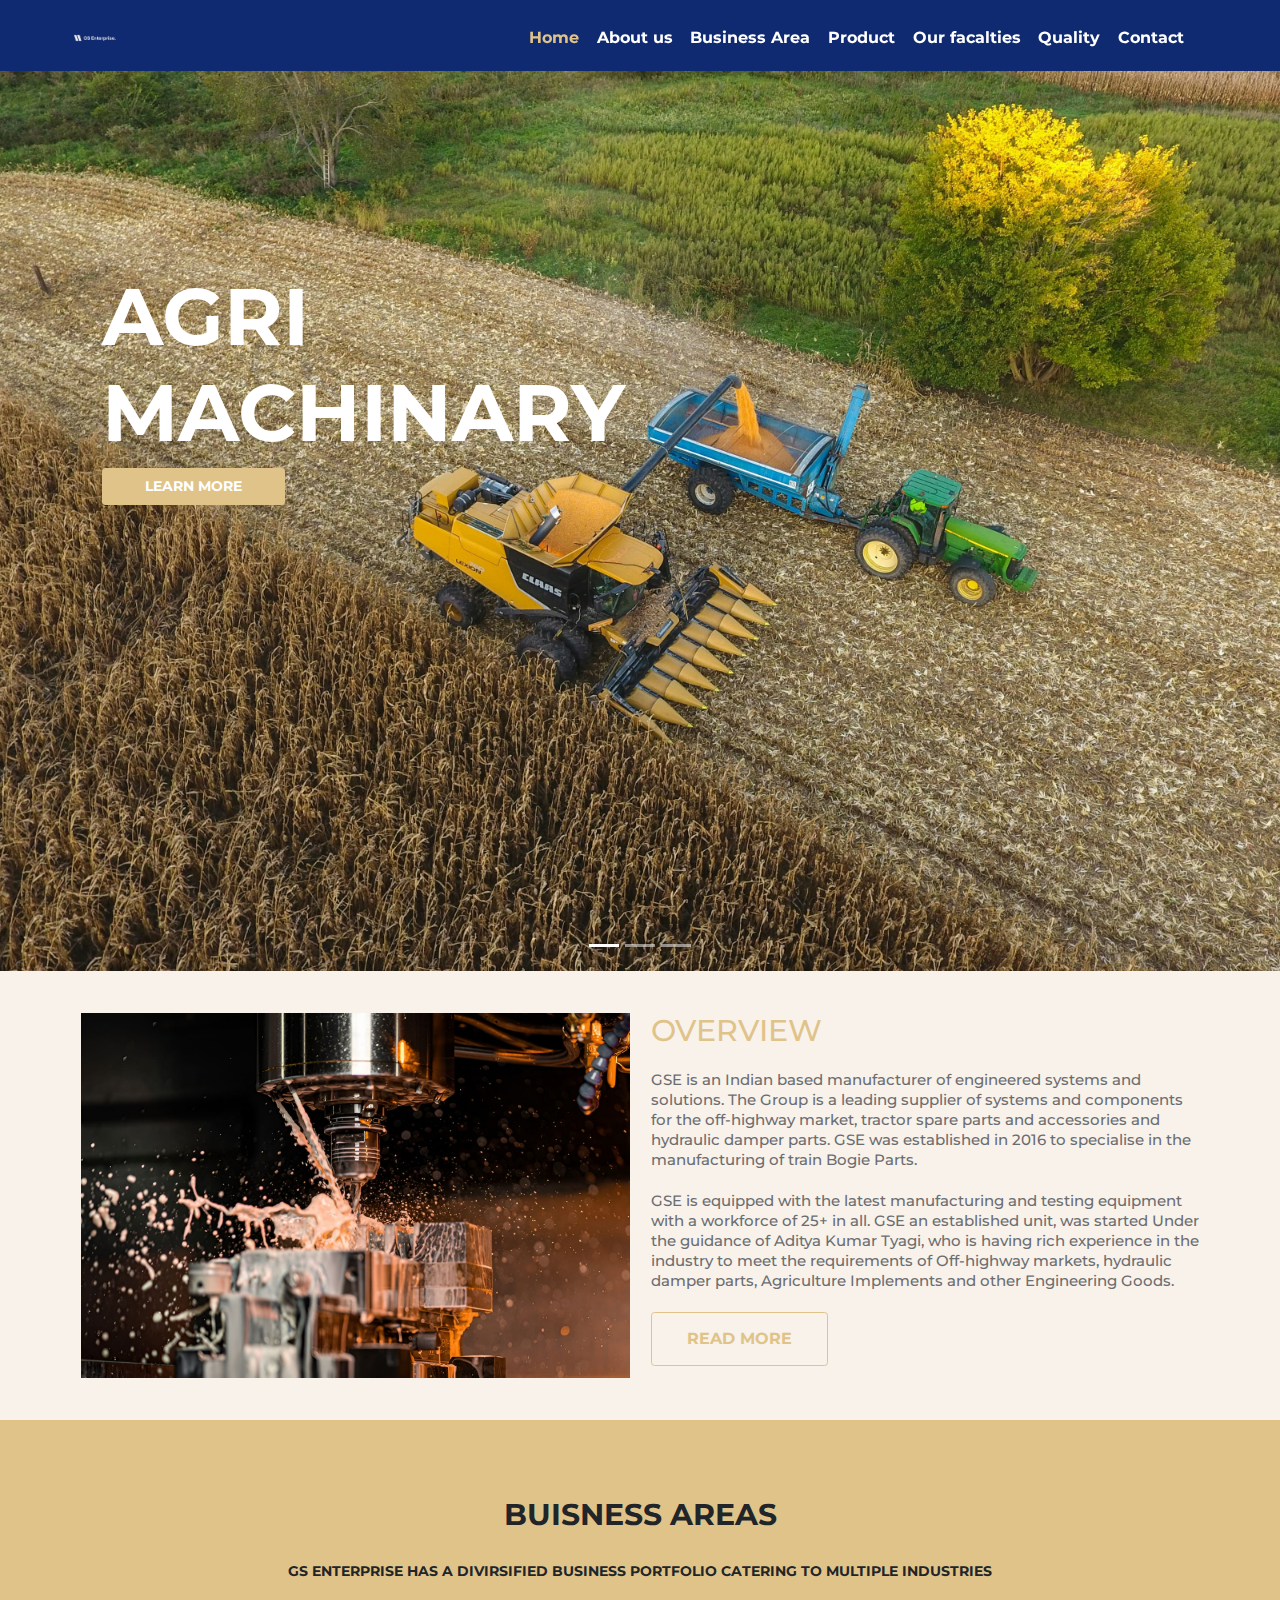
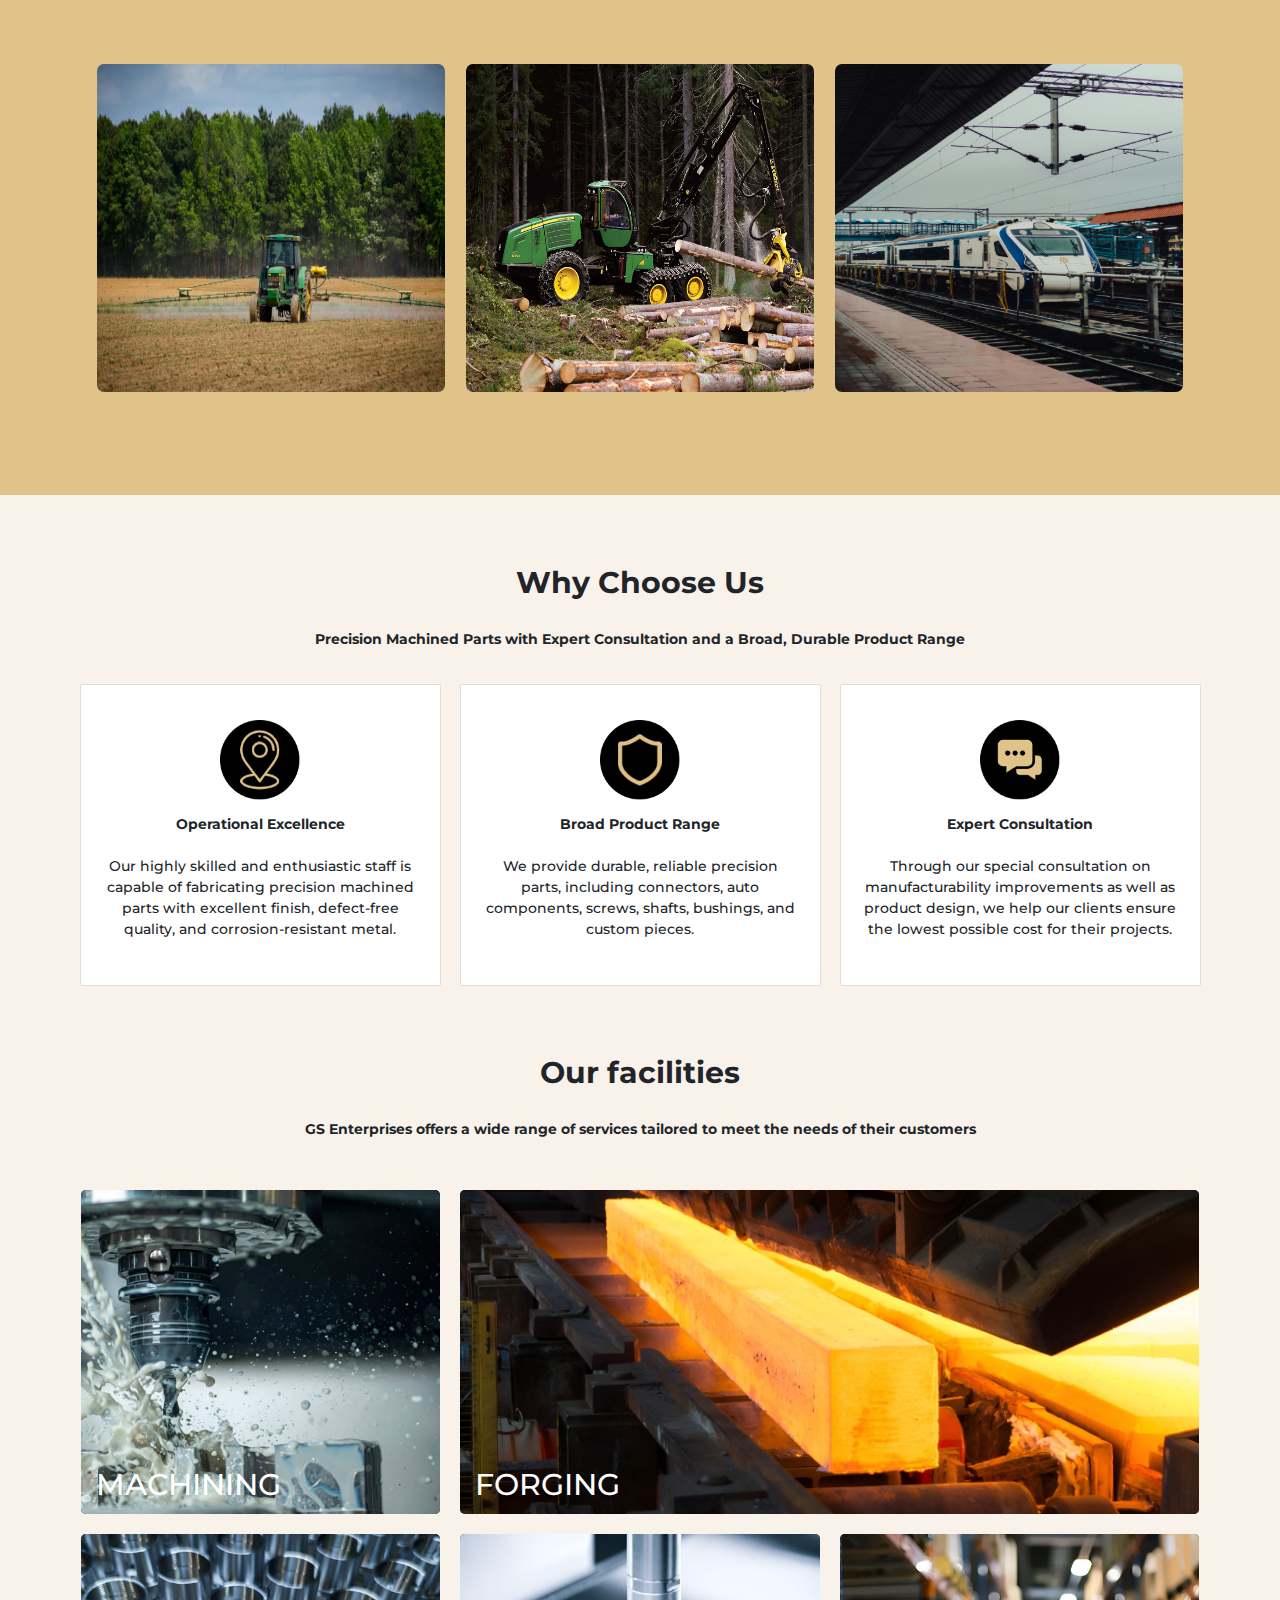
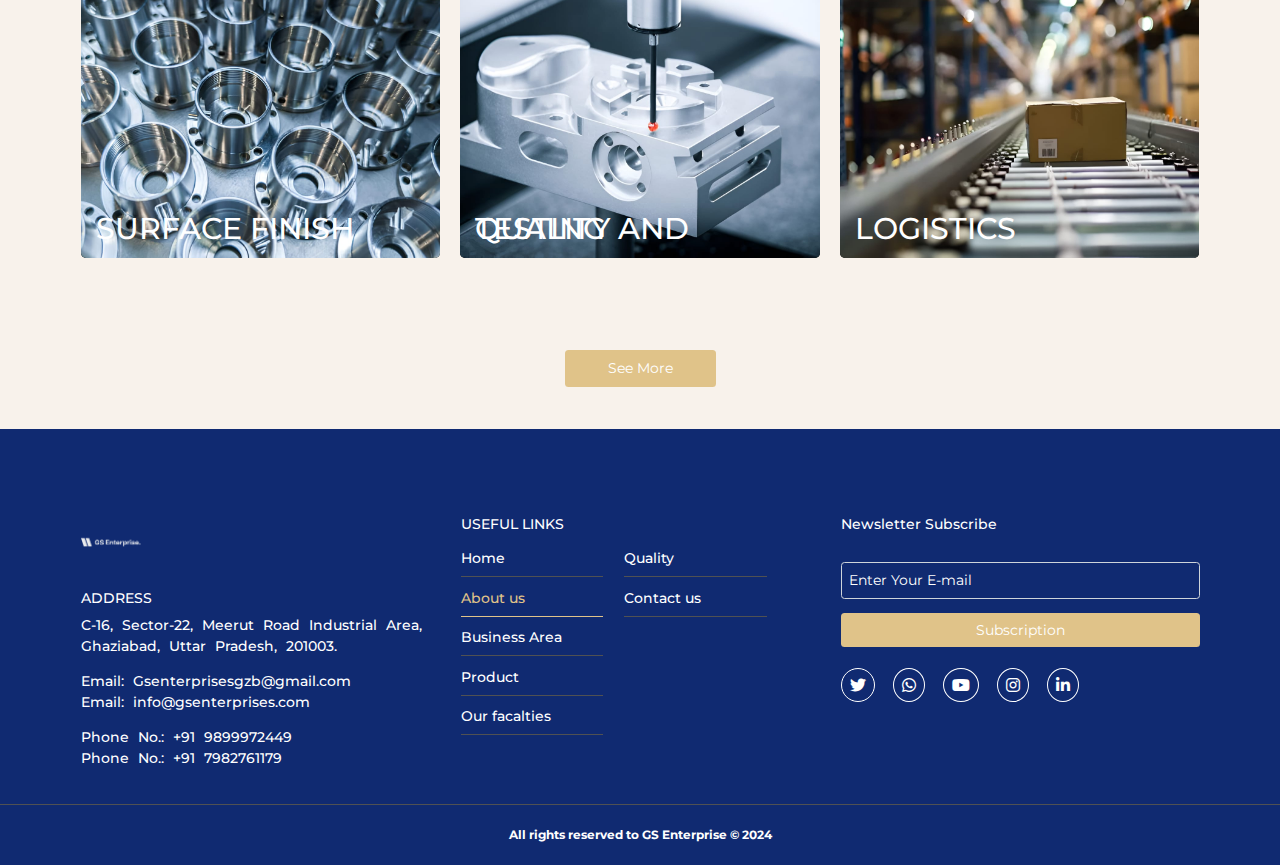
==== index.html @ 9077c75b "first" ====
﻿
<!doctype html>
<html lang="en">
<head>
    <!-- Required meta tags -->
    <meta charset="utf-8">
    <meta name="viewport" content="width=device-width, initial-scale=1">

    <!-- Bootstrap CSS -->
    <link href="css/bootstrap.min.css" rel="stylesheet" />
    <!-- Font awesome CSS-->
    <link rel="stylesheet" href="fontawesome/css/fontawesome.css">
    <link rel="stylesheet" href="fontawesome/css/solid.css">
    <link rel="stylesheet" href="fontawesome/css/brands.css">
    <!-- Swiper CSS-->
    <link rel="stylesheet" href="css/swiper.css">
    <!-- Pages CSS Common-->
    <link href="css/common.css" rel="stylesheet"/>
    <!-- Index CSS -->
    <link href="css/index.css"  rel="stylesheet"/>
    <link href="css/card.css"  rel="stylesheet"/>
    <title>Home Page</title>
    <!-- JS database-->
    <script src="js/database.js"></script>

    <link rel="icon" href="image/amaasicon.png" sizes="32x32">
    <script>

        window.addEventListener('load',function(e){
            getAllProjects(6,"all",e);
        });



        
    </script>
  
</head>
<style>



    
    /* Adjust the width of items when row-cols-2 is active */
    @media (max-width: 576px) { /* Applies only on extra small screens */
        .row-cols-2 .col {
            width: 40% !important;
        }
    }

/* Ensure the carousel has a consistent height */
.carousel-inner {
  height: 400px; /* Set a default height (adjust based on design) */
}

/* Make images responsive and ensure they fill the carousel without changing the height */
.carousel-item img {
  width: 100%;
  height: 100vh; /* Ensure the image takes up the full height of the carousel */
  object-fit: cover; /* Ensures the image is scaled and cropped to fit within the dimensions without distortion */
}

/* Media queries to make it responsive */
@media (max-width: 767px) {
  /* For mobile devices */
  .carousel-inner {
    height: 250px; /* Adjust the height for smaller screens */
  }
}

@media (min-width: 768px) {
  /* For laptops and larger screens */
  .carousel-inner {
    height: 100vh; /* Adjust the height for larger screens */
  }
}

/* ------------------------------ our facalties ------------------------------- */


.custom-section {
    width: 100%;
    margin: 50px auto;
    line-height: 0;

    position: relative; /* Keep it relative for the content within */
}

.custom-section img {
    width: 100%;
    height: 100%;
    object-fit: cover;
}

.custom-article {
    display: grid;
    grid-template-columns: 1fr 1fr 1fr;
    grid-gap: 20px;

    position: relative; /* Remove absolute positioning */
}

.custom-box {
    background: black;
    height: 25.3vw;
    overflow: hidden;
    position: relative;
    color: white;
    margin: 0;
    padding: 0;
    border-radius: 5px;
}

.custom-box:nth-of-type(2) {
    grid-column: 2 / 4;
}

.custom-title {
    position: absolute;
    bottom: 10px;
    left: 10px;
    color: white;
    font-size: 30px;
   
    padding: 5px;
}

.custom-description {
    position: absolute;
    top: 0;
    left: 0;
    width: 100%;
    height: 100%;
    display: flex;
    justify-content: center;
    align-items: center;
    color: black;
    font-size: 14px;
    background-color: rgba(255, 255, 255, 0.9);
    opacity: 0;
    transition: opacity 0.3s ease;
    padding: 30px;
    text-align: left; /* Align text to the left */
    white-space: normal; /* Allow text to wrap normally */
    line-height: 1.5; /* Increase line height for readability */
    overflow: auto; /* Add scrolling if text overflows */
}


.custom-box:hover .custom-description {
    opacity: 1;
    color: black;
}



/* For devices with a max width of 1024px (Tablets) */
@media (max-width: 1024px) {
    .custom-article {
        grid-template-columns: 1fr 1fr; /* Reduce to two columns */
    }

    .custom-box:nth-of-type(2) {
        grid-column: span 2; /* Make the second box span both columns */
    }

    .custom-box {
        height: 35vw; /* Adjust the height for smaller screens */
    }
}

/* For devices with a max width of 768px (Portrait tablets and large phones) */
@media (max-width: 768px) {
    .custom-article {
        grid-template-columns: 1fr; /* Stack the grid in a single column */
    }

    .custom-box {
        height: 50vw; /* Further adjust the height for smaller screens */
    }

    .custom-box:nth-of-type(2) {
        grid-column: auto; /* Reset the second box's column span */
    }
}

/* For devices with a max width of 480px (Mobile devices) */
@media (max-width: 480px) {
    .custom-article {
        grid-template-columns: 1fr; /* Single column for mobile view */
    }

    .custom-box {
        height: auto; /* Let the height adjust based on content */
    }

    .custom-title {
        font-size: 14px; /* Make the title slightly smaller */
    }

    .custom-description {
        font-size: 12px; /* Adjust description font size */
        padding: 15px; /* Adjust padding for smaller screens */
    }
}

/* Button styles */
.read-more-btn {
    display: inline-block;
    padding: 10px 20px;
    font-size: 16px;
    font-weight: bold;
    color: #D4B27D; /* Light gold color */
    background-color: transparent;
    border: 2px solid #D4B27D; /* Border matching the text color */
    border-radius: 5px;
    cursor: pointer;
    transition: background-color 0.3s ease, color 0.3s ease;
    text-align: center;
    margin-top: 20px; /* Space between the text and button */
    outline: none;
}

/* Center the button */
.custom-description {
    display: flex;
    flex-direction: column;
    justify-content: center;
    align-items: center;
}

/* Hover effect */
.read-more-btn:hover {
    background-color: #D4B27D; /* Light gold background on hover */
    color: white; /* Text turns white */
}

/* ------------------------animation------------------------------- */
        
@keyframes appear {
    from {
      opacity: 0;
      scale: 0.5;
    }
    to {
      opacity: 1;
      scale: 1;
    }
  }
  
  .cardx__containerx, .custom-box, .mvs, .certification {
    animation: appear linear;
    animation-timeline: view();
    animation-range: entry 0% cover 30%;
  }
  


  .div-wth-shadow {
    width: 100%;
    height: 300px;
    box-shadow: 0px 0px 1px #777676;
}
  
  

</style>

<body>

    <div class="continer-fluid bg-nav ">
        <div class="container-lg p-0 p-lg-1">
            <nav class="navbar navbar-expand-lg pe-0 py-0  ">
                <a class="navbar-brand ms-3  mx-lg-0" href="index.html">
                    <img src="image/gslogof.png" class="logo-brand"/>
                </a>
                <div class="navbar-toggler menu-btn order-2" type="button" data-bs-toggle="collapse" data-bs-target="#navbarNav"
                aria-controls="navbarNavDropdown" aria-expanded="false" aria-label="Toggle navigation" >
                    <div class="menu-btn__burger"></div>
                </div>
                <div class="collapse navbar-collapse order-3 order-lg-1 p-0 " id="navbarNav">
                      <ul class="navbar-nav  ms-auto  d-flex justify-content-center align-items-center bg-md-nav py-3 px-3 py-lg-0">
                        <li class="nav-item">
                            <a class="nav-link nav-link-Header link-header-active" href="index.html">Home</a>
                        </li>
                        <li class="nav-item">
                            <a class="nav-link nav-link-Header" href="about.html">About us</a>
                        </li>
                        <li class="nav-item">
                            <a class="nav-link nav-link-Header" href="news.html">Business Area</a>
                        </li>
                        <li class="nav-item">
                            <a class="nav-link nav-link-Header" href="projects.html">Product</a>
                        </li>
                        <li class="nav-item">
                            <a class="nav-link nav-link-Header" href="order.html">Our facalties</a>
                        </li>    
                        <li class="nav-item">
                            <a class="nav-link nav-link-Header" href="privacy.html">Quality</a>
                        </li>
                        <li class="nav-item">
                            <a class="nav-link nav-link-Header" href="contact.html">Contact</a>
                        </li>
                              
                    </ul>
                </div>
              
            </nav>
        </div>
    </div>
        <div class="container-fluid p-0" >
            <div class="p-0">
                <div id="carouselExampleDark" class="carousel carousel-dark slide" data-bs-ride="carousel">
                    <div class="carousel-indicators">
                        <button type="button" data-bs-target="#carouselExampleDark" data-bs-slide-to="0" class="active" aria-current="true" aria-label="Slide 1"></button>
                        <button type="button" data-bs-target="#carouselExampleDark" data-bs-slide-to="1" aria-label="Slide 2"></button>
                        <button type="button" data-bs-target="#carouselExampleDark" data-bs-slide-to="2" aria-label="Slide 3"></button>
                        
                    </div>
                    <div class="carousel-inner" >
                        <div class="carousel-item active" data-bs-interval="3000">
                            <img src="image2/home1.jpg" class="d-block w-100" alt="...">
                            <div class="carousel-caption ">
                                <div class="p-lg-0 h-100">
                                    <div class="row h-100 justify-content-start align-items-center">
                                        <div class="col-5 col-sm-3 col-lg-6 text-start">
                                            <h1 class="text-white head-100 fw-bold">AGRI MACHINARY </h1>
                                            <!-- <p class="text-dark-30 mb-4 fs-15 about-p">GSE is a manufacturer of 3-Point Linkage Parts for agricultural machinery. Product Portfolio offered to the agriculture segment includes 3-Point Linkage parts, Precision Machined Parts (PMP), Power take-off (PTO) components and Forgings.</p> -->
                                            <a href="news.html" class="btn btn-yellow  px-4 px-lg-5 py-2 text-white fw-bold text-uppercase">Learn more</a>
                                        </div>
                                    </div>
                                </div>
                            </div>
                        </div>
                        <div class="carousel-item" data-bs-interval="3000">
                            <img src="image2/rail.jpg" class="d-block w-100" alt="...">
                            <div class="carousel-caption ">
                                <div class="p-lg-0 h-100">
                                    <div class="row h-100 justify-content-start align-items-center">
                                        <div class="col-5 col-sm-3 col-lg-6 text-start">
                                            <h1 class="text-white head-100 fw-bold">RAILWAY</h1>
                                            <!-- <p class="text-dark-30 mb-4 fs-15 about-p" >GS ENTERPRISES is the leading manufacturer of bogie parts specialization in hydraulic damper parts. We are the leading railway parts manufacturer for safety critical components for both conventional and LHB coaches </p> -->
                                            <a href="news.html" class="btn btn-yellow  px-4 px-lg-5 py-2 text-white fw-bold text-uppercase">Learn more</a>
                                        </div>
                                    </div>
                            </div>
                        </div>
                        </div>
                        <div class="carousel-item " data-bs-interval="3000">
                            <img src="image/banner3.jpg" class="d-block w-100" alt="...">
                            <div class="carousel-caption ">
                                <div class="p-lg-0 h-100">
                                    <div class="row h-100 justify-content-start align-items-center">
                                        <div class="col-5 col-sm-3 col-lg-6 text-start">
                                            <h1 class="text-white head-100 fw-bold">CONSTRUCTION AND FORESTRY </h1>
                                            <!-- <p class="text-dark-30 mb-4 fs-15 about-p">GSE is a supplier for precision machined parts (PMP) and Hydraulic Cylinder Parts to the mobile equipment market and in particular to the construction market. </p> -->
                                            <a href="news.html" class="btn btn-yellow  px-4 px-lg-5 py-2 text-white fw-bold text-uppercase">Learn more</a>
                                        </div>
                                    </div>
                            </div>
                        </div>
                        
<!-- adding one more -->
                        <!-- <div class="carousel-item " data-bs-interval="3000"></div>
                            <img src="image2/mech.jpg" class="d-block w-100" alt="...">
                            <div class="carousel-caption ">
                                <div class="p-lg-0 h-100">
                                    <div class="row h-100 justify-content-start align-items-center">
                                        <div class="col-5 col-sm-3 col-lg-6 text-start">
                                            <h1 class="text-white head-100 fw-bold">MACHINING </h1>
                                          
                                            <a href="news.html" class="btn btn-yellow  px-4 px-lg-5 py-2 text-white fw-bold text-uppercase">Learn more</a>
                                        </div>
                                    </div>
                            </div>
                        </div> -->
                        
                        
                        </div>
                    </div>
                    
                </div>
            </div>
            <div class=" bg-light-60 pt-5 pb-5">
                <div class="container-lg ">
                    <div class="row">
                        <div class="col-lg-5 col-lg-6">
                            <img src="image2/over.jpg" class="w-100"/>
                        </div>
                        <div class="col-lg-6 col-lg-6 ms-auto mt-5 mt-sm-0 ">
                            <!-- <h6 class="text-dark mb-4 fs-15">Slogan Here</h6> -->
                            <h2 class="text-yellow mb-4 fs-30">OVERVIEW</h2>
                            <p class="text-dark-30 mb-4 fs-15 about-p">GSE is an Indian based manufacturer of engineered systems and solutions. The Group is a leading supplier of systems and components for the off-highway market, tractor spare parts and accessories and hydraulic damper parts. GSE was established in 2016 to specialise in the manufacturing of train Bogie Parts. </p>


                            <p class="text-dark-30 mb-4 fs-15 about-p">GSE is equipped with the latest manufacturing and testing equipment with a workforce of 25+ in all. GSE an established unit, was started Under the guidance of Aditya Kumar Tyagi, who is having rich experience in the industry to meet the requirements of Off-highway markets, hydraulic damper parts, Agriculture Implements and other Engineering Goods.</p>

                            <button class="btn btn-yellow-t text-uppercase" onclick="window.location.href='./about.html';" >READ MORE </button>

                           
                            <!-- <div class="d-flex">
                                <div class="me-3">
                                    <i class="fa-solid fa-square-check text-yellow"></i>                                
                                </div>
                                <div class="text-dark-30">
                                    We're in: Eastern Province ,Riyadh (so far)
                                </div>
                            </div> -->
                            
                            
                            
                        </div>
                    </div>
                </div>
            </div>




            <!-- Business Area -->
           
            <div class="bg-yellow h-100">
                <div class="container-lg d-flex flex-column align-items-center py-5 ">
                    <div class="row text-center mt-3 justify-content-between align-items-stretch">
                        <h1 class="text-dark py-4 fw-bold fs-30">BUISNESS AREAS </h1>
                        <p class=" text-dark fw-bold mb-4">GS ENTERPRISE HAS A DIVIRSIFIED BUSINESS PORTFOLIO CATERING TO MULTIPLE INDUSTRIES</p>
                        <div class="containerx">
                            <div class="cardx__containerx">
                               <article class="cardx__articlex">
                                  <img src="./image2/BOX-ARI.jpg" alt="image" class="cardx__imgx">
                   
                                  <div class="cardx__datax">
                                    
                                     <h2 class="cardx__titlex">AGRI MACHINARY</h2>
                                     <span class="cardx__descriptionx">GSE is a manufacturer of 3-Point Linkage Parts for agricultural machinery. Product Portfolio offered to the agriculture segment includes 3-Point Linkage parts, Precision Machined Parts (PMP), Power take-off (PTO) components and Forgings.</span>
                                     <a href="./news.html" class="card__buttonx">Read More</a>
                                  </div>
                               </article>
                   
                               <article class="cardx__articlex">
                                  <img src="./image2/mech2.jpg" alt="image" class="cardx__imgx">
                   
                                  <div class="cardx__datax">
                                     <h2 class="cardx__titlex">Construction and Forestry</h2>
                                     <span class="cardx__descriptionx">GSE is a supplier for precision machined parts (PMP) and Hydraulic Cylinder Parts to the mobile equipment market and in particular to the construction market. </span>
                                     <a href="./news.html" class="card__buttonx">Read More</a>
                                  </div>
                               </article>
                   
                               <article class="cardx__articlex">
                                  <img src="./image2/bix-rail.jpg" alt="image" class="cardx__imgx">
                   
                                  <div class="cardx__datax">
                                     <h2 class="cardx__titlex">Railway</h2>
                                     <span class="cardx__descriptionx">GS ENTERPRISES is the leading manufacturer of bogie parts specialization in hydraulic damper parts. We are the leading railway parts manufacturer for safety critical components for both conventional and LHB coaches</span>
                                     <a href="./news.html" class="card__buttonx">Read More</a>
                                  </div>
                               </article>
                            </div>
                         </div>


                    </div>
                </div>
            </div>
             <!-- ------------------------------------ -->




            
    

            <div class="bg-light-60">
                <div class=" container-lg pb-5 pt-5">
                    <div class=" row text-center pt-2">
                        <h1 class="text-dark py-4 fw-bold fs-30">Why Choose Us</h1>
                            <p class=" text-dark fw-bold mb-4">Precision Machined Parts with Expert Consultation and a Broad, Durable Product Range</p>
                        <div class=" col-lg-4 mt-2">
                            <div class="m-2 mx-auto bg-white  div-wth-shadow p-4">
                                <img src="image/location.png" class="mt-3 img-work-div">
                              
                                <p class="mt-3">     <p class=" text-dark fw-bold mb-4">Operational Excellence</p>
                                    Our highly skilled and enthusiastic staff is capable of fabricating precision machined parts with excellent finish, defect-free quality, and corrosion-resistant metal.</p>
                            </div>
                        </div>
                        <div class="col-lg-4 mt-2">
                            <div class="m-2 mx-auto bg-white div-wth-shadow p-4">
                                <img src="image/protection.png" class="mt-3 img-work-div">
                                <p class="mt-3">   <p class=" text-dark fw-bold mb-4">Broad Product Range</p>  We provide durable, reliable precision parts, including connectors, auto components, screws, shafts, bushings, and custom pieces.</p>
                            </div>
                        </div>
                        <div class="col-lg-4 mt-2">
                            <div class="m-2 mx-auto bg-white  div-wth-shadow p-4">
                                <img src="image/chat.png" class="mt-3 img-work-div">
                                <p class="mt-3">     <p class=" text-dark fw-bold mb-4">Expert Consultation</p>  Through our special consultation on manufacturability improvements as well as product design, we help our clients ensure the lowest possible cost for their projects.</p>
                            </div>
                        </div>
                    </div>
                </div>
                <div class=" container-fluid" style="margin: 0px auto;">
                    <div class="text-center">
                        <h1 class="text-dark py-4 fw-bold fs-30">Our facilities</h1>
                        <p class=" text-dark fw-bold mb-4">GS Enterprises offers a wide range of services tailored to meet the needs of their customers</p>
                    </div>
                   <!--  -->  
                   
                    <div class="bg-light-60"></div>
                    <div class="container-lg">
                       
                        <div class="one">




                            <section class="custom-section">
                                <article class="custom-article">
                                    <div class="custom-box">
                                        <img src="./image2/fac1.jpg" alt="Image 1">
                                        <p class="custom-title" >MACHINING</p>
                                        <p class="custom-description">
                                            GS ENTERPRISES is equipped with a wide variety of CNC & Conventional Machining equipment to manufacture high precision components with reduced cycle time to ensure the right quality and quantity for its customers. 
                                            <br> <br>
                                           
                                            <button class="read-more-btn" onclick="window.location.href='./order.html';">READ MORE</button>
                                        </p>
                                        
                                    </div>
                                    <div class="custom-box">
                                        <img src="./image2/fac2.jpg" alt="Image 2">
                                        <p class="custom-title">FORGING</p>
                                        <p class="custom-description">The forging division of the GS ENTERPRISES in India is located in the Ludhiana region. The forging facility has integrated 3-D CAD & CAM application for product and tool design. The facility is linked to the tool room and machining centers for high-speed cutting of dies.
                                            <button class="read-more-btn" onclick="window.location.href='./order.html';">READ MORE</button></p>
                                        
                                    </div>
                                    <div class="custom-box">
                                        <img src="./image2/fac3.jpg" alt="Image 3">
                                        <p class="custom-title">SURFACE FINISH </p>
                                        <p class="custom-description">GS ENTERPRISES has various surface finishing technologies matching up with diverse customer & product requirements. The group has expertise in the surface finish processes and has built redundancies by having similar processes.
                                            <button class="read-more-btn" onclick="window.location.href='./order.html';">READ MORE</button>
                                        </p>
                                    </div>
                                    <div class="custom-box">
                                        <img src="./image2/fac41.jpg" alt="Image 4">
                                        <p class="custom-title">QUALITY AND TESTING </p>
                                        <p class="custom-description">The highest level of quality standards is maintained in all of the processes and procedures. Utmost importance is given on maintaining the optimum level of quality at all levels from raw material testing, patrol and stage inspection to final inspection. 
                                            <button class="read-more-btn" onclick="window.location.href='./order.html';">READ MORE</button>
                                        </p>
                                    </div>
                                    <div class="custom-box">
                                        <img src="./image2/Fac5.jpg" alt="Image 5">
                                        <p class="custom-title">LOGISTICS</p>
                                        <p class="custom-description">Logistics services can help businesses streamline operations and improve efficiency by optimizing transportation routes and delivery times.GS ENTERPRISES regulate inventory levels and assess demand and supply. 
                                            <button class="read-more-btn" onclick="window.location.href='./order.html';">READ MORE</button>
                                        </p>
                                    </div>
                                </article>
                            </section>
                         
                            
                                <div class="d-flex justify-content-center align-items-center py-5">
                                    <a href="order.html" class="btn btn-yellow py-2 px-5 text-white">See More</a>
                                </div>
                        </div>
                    </div>
                </div>
            </div>
        </div>
    </div>




  
<div class="container-fluid bg-footer pt-5">
    <div class="container-lg mt-0 mt-lg-0 pt-0 pt-lg-0">
        <div class="row pb-4">
            <div class="col-lg-4 mt-5">
                <a href="index.html"><img src="image/gslogo.png" class="logo-brand"/></a>
                <div class="mt-3">
                    <h5 class="link-footer-parent"><span class="">ADDRESS</span> </h5>
                    <p class="footer-company-desc">
                        C-16, Sector-22, Meerut Road Industrial Area, Ghaziabad, Uttar Pradesh, 201003.
                    </p>
                    <p class="footer-company-desc"> Email: Gsenterprisesgzb@gmail.com <br>Email: info@gsenterprises.com</P> 
                    <p class="footer-company-desc"> Phone No.: +91 9899972449 <br> Phone No.: +91 7982761179 </P>
                      
                </div>
            </div>
            <div class="col-lg-4 fw-bold mt-5 pe-5 ">
                <h5 class="link-footer-parent"><span class="">USEFUL LINKS</span> </h5>
                <div class="row row-cols-2 w-100">
                    <div class="col">
                        <ul class="nav flex-column ">
                            <li class="nav-item">
                                <a href="index.html" class="nav-link ms-0 mb-1 px-0  link-footer">Home</a>
                            </li>
                            <li class="nav-item">
                                <a href="about.html" class="nav-link ms-0  mb-1 px-0 link-footer link-active-footer">About us</a>
                            </li>
                            <li class="nav-item"></li>
                                <a href="news.html" class="nav-link ms-0 mb-1  px-0 link-footer">Business Area</a>
                            </li>
                            <li class="nav-item">
                                <a href="projects.html" class="nav-link ms-0 mb-1  px-0 link-footer">Product</a>
                            </li>
                           
                            <li class="nav-item">
                                <a href="order.html" class="nav-link ms-0  mb-1 px-0 link-footer">Our facalties</a>
                            </li>
                        </ul>
                    </div>
                    <div class="col">
                        <ul class="nav flex-column ">
                        </li>
                        <li class="nav-item">
                            <a href="privacy.html" class="nav-link ms-0 mb-1  px-0 link-footer">Quality</a>
                        </li>
                            <li class="nav-item"></li>
                                <a href="contact.html" class="nav-link ms-0 mb-1 px-0  link-footer">Contact us</a>
                            </li>
                            <!-- <li class="nav-item">
                                <a href="career.html" class="nav-link ms-0 mb-1  px-0 link-footer">Career</a>
                            </li>
                            <li class="nav-item">
                                <a href="faq.html" class="nav-link ms-0 mb-1  px-0 link-footer">FAQ</a>
                          
                            <li class="nav-item">
                                <a href="terms.html" class="nav-link ms-0 mb-1  px-0 link-footer">Term use</a>
                            </li> -->
                        </ul>
                    </div>
                </div>
            </div>
            <div class="col-lg-4 mt-5">
                <h5 class="link-footer-parent"><span class="">Newsletter Subscribe</span> </h5>

                        <form id="footerform" class="">
                            <div class="">
                                <label for="emailtxt" class="form-label"></label>
                                <input type="text" class="form-control bg-transparent text-white py-2 px-2" placeholder="Enter Your E-mail" id="emailtxt" >
                                <div class="invalid-email"></div>
                            </div>
                            <button class="btn w-100 mt-3 btn-yellow text-white" type="submit">Subscription</button>
                        </form>
                <div class="mt-4">
                   
                    <div class="d-inline-block   me-3">
                        <a href="https://twitter.com/amaasrealestate">
                            <i class="fa-brands fa-twitter footer-links"></i>
                        </a>
                    </div>
                    <div class="d-inline-block  me-3">
                        <a href="https://api.whatsapp.com/message/UZV7GQTD6S7FA1">
                            <i class="fa-brands fa-whatsapp footer-links"></i>
                        </a>
                    </div>
                    
                    <div class="d-inline-block  me-3">
                        <a href="https://www.youtube.com/channel/UCKftYeW9JhMnSlUM8ORun6w">
                            <i class="fa-brands fa-youtube footer-links"></i>
                        </a>
                    </div>
                    <div class="d-inline-block  me-3">
                        <a href="https://www.instagram.com/amaasrealestate/">
                            <i class="fa-brands fa-instagram footer-links"></i>
                        </a>
                    </div>
                    <div class="d-inline-block  me-3">
                        <a href="https://www.linkedin.com/company/amaasrealestate/">
                            <i class="fa-brands fa-linkedin-in footer-links"></i>
                        </a>
                    </div>

                </div>
            </div>
        </div>
    </div>
</div>
    <div class="bg-footer text-center text-white fw-bold fs-12 py-4 footer-border-top">
        All rights reserved to GS Enterprise © 2024
    </div>

    <!--Bootstrap JS-->
    <script src="js/bootstrap.bundle.min.js"></script>
    <!-- Swiper JS-->
    <script src="js/swiper.js"></script>
    <!-- Pages JS Common-->
    <script src="js/common.js"></script>

        <script>

            let tabsArray = document.querySelectorAll(".tabs li");
            let divs = document.querySelector(".one");
            tabsArray.forEach((ele) => {
                ele.addEventListener("click", function (e) {
                    tabsArray.forEach((ele) => {
                        if(ele.classList.contains("project-active"))
                         ele.classList.remove("project-active");
                    });
                     e.currentTarget.classList.add("project-active");
                    var type=ele.getAttribute('data-type');
                    var project=[];
                    if(type=="all"){getAllProjects(6,"all",e)}
                    else if(type=="apartment")
                        getAllProjects(6,"apartment",e);
                    else if(type=="villa")
                        getAllProjects(6,"villa",e)
                    else if(type=="sold")
                        getAllProjects(6,"sold",e)
                    else if(type=="forsale")
                        getAllProjects(6,"forsale",e);
                    
                });
            });
    

            var swtestomnial = new Swiper(".mySwiper", {
                    slidesPerView: 1,
                    spaceBetween: 10,
                    autoplay: {
                        delay: 5000,
                        disableOnInteraction:false,
                    },
                    centeredSlides: true,
                    loop:true,
                    breakpoints: {
                    "@0.00": {
                        slidesPerView: 1,
                        spaceBetween: 5,
                    },
                    "@2.00": {
                        slidesPerView: 3,
                        spaceBetween: 10,
                    },
                },
            });
            var swipartner = new Swiper(".swpartners", {
                    slidesPerView: 1,
                    spaceBetween: 10,
                    autoplay: {
                        delay: 5000,
                        disableOnInteraction:false,
                    },
                    centeredSlides: true,
                    loop:true,
                    pagination: {
                        el: ".swiper-pagination",
                        clickable: true,
                    },
                    breakpoints: {
                    "@0.00": {
                        slidesPerView: 2,
                        spaceBetween: 2,
                    },
                    "@1.00": {
                        slidesPerView: 3,
                        spaceBetween: 5,
                    },
                    "@2.00": {
                        slidesPerView: 6,
                        spaceBetween: 10,
                    },
                },
            });
        </script>
        <script>document.addEventListener("DOMContentLoaded", function() {
            // Select all elements with ids starting with 'targate'
            const ids = ['targate1', 'targate2', 'targate3', 'targate4', 'targate5'];
        
            ids.forEach(id => {
                const counter = document.getElementById(id); // Select the element by its unique ID
                const updateCounter = () => {
                    const target = +counter.getAttribute('data-target'); // Get target number
                    const currentValue = +counter.innerText; // Get current number (starts at 0)
                    const increment = target / 200; // Set the increment step
        
                    if (currentValue < target) {
                        counter.innerText = Math.ceil(currentValue + increment); // Increment and round up
                        setTimeout(updateCounter, 10); // Repeat the process every 10ms
                    } else {
                        counter.innerText = target; // Once the target is reached, set the final number
                    }
                };
        
                updateCounter(); // Start the counting process
            });
        });
        </script>
</body>
</html>
---- fontawesome/css/solid.css ----
/*!
 * Font Awesome Free 6.2.0 by @fontawesome - https://fontawesome.com
 * License - https://fontawesome.com/license/free (Icons: CC BY 4.0, Fonts: SIL OFL 1.1, Code: MIT License)
 * Copyright 2022 Fonticons, Inc.
 */
:root, :host {
  --fa-style-family-classic: 'Font Awesome 6 Free';
  --fa-font-solid: normal 900 1em/1 'Font Awesome 6 Free'; }

@font-face {
  font-family: 'Font Awesome 6 Free';
  font-style: normal;
  font-weight: 900;
  font-display: block;
  src: url("../webfonts/fa-solid-900.woff2") format("woff2"), url("../webfonts/fa-solid-900.ttf") format("truetype"); }

.fas,
.fa-solid {
  font-weight: 900; }
---- fontawesome/css/brands.css ----
/*!
 * Font Awesome Free 6.2.0 by @fontawesome - https://fontawesome.com
 * License - https://fontawesome.com/license/free (Icons: CC BY 4.0, Fonts: SIL OFL 1.1, Code: MIT License)
 * Copyright 2022 Fonticons, Inc.
 */
:root, :host {
  --fa-style-family-brands: 'Font Awesome 6 Brands';
  --fa-font-brands: normal 400 1em/1 'Font Awesome 6 Brands'; }

@font-face {
  font-family: 'Font Awesome 6 Brands';
  font-style: normal;
  font-weight: 400;
  font-display: block;
  src: url("../webfonts/fa-brands-400.woff2") format("woff2"), url("../webfonts/fa-brands-400.ttf") format("truetype"); }

.fab,
.fa-brands {
  font-weight: 400; }

.fa-monero:before {
  content: "\f3d0"; }

.fa-hooli:before {
  content: "\f427"; }

.fa-yelp:before {
  content: "\f1e9"; }

.fa-cc-visa:before {
  content: "\f1f0"; }

.fa-lastfm:before {
  content: "\f202"; }

.fa-shopware:before {
  content: "\f5b5"; }

.fa-creative-commons-nc:before {
  content: "\f4e8"; }

.fa-aws:before {
  content: "\f375"; }

.fa-redhat:before {
  content: "\f7bc"; }

.fa-yoast:before {
  content: "\f2b1"; }

.fa-cloudflare:before {
  content: "\e07d"; }

.fa-ups:before {
  content: "\f7e0"; }

.fa-wpexplorer:before {
  content: "\f2de"; }

.fa-dyalog:before {
  content: "\f399"; }

.fa-bity:before {
  content: "\f37a"; }

.fa-stackpath:before {
  content: "\f842"; }

.fa-buysellads:before {
  content: "\f20d"; }

.fa-first-order:before {
  content: "\f2b0"; }

.fa-modx:before {
  content: "\f285"; }

.fa-guilded:before {
  content: "\e07e"; }

.fa-vnv:before {
  content: "\f40b"; }

.fa-square-js:before {
  content: "\f3b9"; }

.fa-js-square:before {
  content: "\f3b9"; }

.fa-microsoft:before {
  content: "\f3ca"; }

.fa-qq:before {
  content: "\f1d6"; }

.fa-orcid:before {
  content: "\f8d2"; }

.fa-java:before {
  content: "\f4e4"; }

.fa-invision:before {
  content: "\f7b0"; }

.fa-creative-commons-pd-alt:before {
  content: "\f4ed"; }

.fa-centercode:before {
  content: "\f380"; }

.fa-glide-g:before {
  content: "\f2a6"; }

.fa-drupal:before {
  content: "\f1a9"; }

.fa-hire-a-helper:before {
  content: "\f3b0"; }

.fa-creative-commons-by:before {
  content: "\f4e7"; }

.fa-unity:before {
  content: "\e049"; }

.fa-whmcs:before {
  content: "\f40d"; }

.fa-rocketchat:before {
  content: "\f3e8"; }

.fa-vk:before {
  content: "\f189"; }

.fa-untappd:before {
  content: "\f405"; }

.fa-mailchimp:before {
  content: "\f59e"; }

.fa-css3-alt:before {
  content: "\f38b"; }

.fa-square-reddit:before {
  content: "\f1a2"; }

.fa-reddit-square:before {
  content: "\f1a2"; }

.fa-vimeo-v:before {
  content: "\f27d"; }

.fa-contao:before {
  content: "\f26d"; }

.fa-square-font-awesome:before {
  content: "\e5ad"; }

.fa-deskpro:before {
  content: "\f38f"; }

.fa-sistrix:before {
  content: "\f3ee"; }

.fa-square-instagram:before {
  content: "\e055"; }

.fa-instagram-square:before {
  content: "\e055"; }

.fa-battle-net:before {
  content: "\f835"; }

.fa-the-red-yeti:before {
  content: "\f69d"; }

.fa-square-hacker-news:before {
  content: "\f3af"; }

.fa-hacker-news-square:before {
  content: "\f3af"; }

.fa-edge:before {
  content: "\f282"; }

.fa-napster:before {
  content: "\f3d2"; }

.fa-square-snapchat:before {
  content: "\f2ad"; }

.fa-snapchat-square:before {
  content: "\f2ad"; }

.fa-google-plus-g:before {
  content: "\f0d5"; }

.fa-artstation:before {
  content: "\f77a"; }

.fa-markdown:before {
  content: "\f60f"; }

.fa-sourcetree:before {
  content: "\f7d3"; }

.fa-google-plus:before {
  content: "\f2b3"; }

.fa-diaspora:before {
  content: "\f791"; }

.fa-foursquare:before {
  content: "\f180"; }

.fa-stack-overflow:before {
  content: "\f16c"; }

.fa-github-alt:before {
  content: "\f113"; }

.fa-phoenix-squadron:before {
  content: "\f511"; }

.fa-pagelines:before {
  content: "\f18c"; }

.fa-algolia:before {
  content: "\f36c"; }

.fa-red-river:before {
  content: "\f3e3"; }

.fa-creative-commons-sa:before {
  content: "\f4ef"; }

.fa-safari:before {
  content: "\f267"; }

.fa-google:before {
  content: "\f1a0"; }

.fa-square-font-awesome-stroke:before {
  content: "\f35c"; }

.fa-font-awesome-alt:before {
  content: "\f35c"; }

.fa-atlassian:before {
  content: "\f77b"; }

.fa-linkedin-in:before {
  content: "\f0e1"; }

.fa-digital-ocean:before {
  content: "\f391"; }

.fa-nimblr:before {
  content: "\f5a8"; }

.fa-chromecast:before {
  content: "\f838"; }

.fa-evernote:before {
  content: "\f839"; }

.fa-hacker-news:before {
  content: "\f1d4"; }

.fa-creative-commons-sampling:before {
  content: "\f4f0"; }

.fa-adversal:before {
  content: "\f36a"; }

.fa-creative-commons:before {
  content: "\f25e"; }

.fa-watchman-monitoring:before {
  content: "\e087"; }

.fa-fonticons:before {
  content: "\f280"; }

.fa-weixin:before {
  content: "\f1d7"; }

.fa-shirtsinbulk:before {
  content: "\f214"; }

.fa-codepen:before {
  content: "\f1cb"; }

.fa-git-alt:before {
  content: "\f841"; }

.fa-lyft:before {
  content: "\f3c3"; }

.fa-rev:before {
  content: "\f5b2"; }

.fa-windows:before {
  content: "\f17a"; }

.fa-wizards-of-the-coast:before {
  content: "\f730"; }

.fa-square-viadeo:before {
  content: "\f2aa"; }

.fa-viadeo-square:before {
  content: "\f2aa"; }

.fa-meetup:before {
  content: "\f2e0"; }

.fa-centos:before {
  content: "\f789"; }

.fa-adn:before {
  content: "\f170"; }

.fa-cloudsmith:before {
  content: "\f384"; }

.fa-pied-piper-alt:before {
  content: "\f1a8"; }

.fa-square-dribbble:before {
  content: "\f397"; }

.fa-dribbble-square:before {
  content: "\f397"; }

.fa-codiepie:before {
  content: "\f284"; }

.fa-node:before {
  content: "\f419"; }

.fa-mix:before {
  content: "\f3cb"; }

.fa-steam:before {
  content: "\f1b6"; }

.fa-cc-apple-pay:before {
  content: "\f416"; }

.fa-scribd:before {
  content: "\f28a"; }

.fa-openid:before {
  content: "\f19b"; }

.fa-instalod:before {
  content: "\e081"; }

.fa-expeditedssl:before {
  content: "\f23e"; }

.fa-sellcast:before {
  content: "\f2da"; }

.fa-square-twitter:before {
  content: "\f081"; }

.fa-twitter-square:before {
  content: "\f081"; }

.fa-r-project:before {
  content: "\f4f7"; }

.fa-delicious:before {
  content: "\f1a5"; }

.fa-freebsd:before {
  content: "\f3a4"; }

.fa-vuejs:before {
  content: "\f41f"; }

.fa-accusoft:before {
  content: "\f369"; }

.fa-ioxhost:before {
  content: "\f208"; }

.fa-fonticons-fi:before {
  content: "\f3a2"; }

.fa-app-store:before {
  content: "\f36f"; }

.fa-cc-mastercard:before {
  content: "\f1f1"; }

.fa-itunes-note:before {
  content: "\f3b5"; }

.fa-golang:before {
  content: "\e40f"; }

.fa-kickstarter:before {
  content: "\f3bb"; }

.fa-grav:before {
  content: "\f2d6"; }

.fa-weibo:before {
  content: "\f18a"; }

.fa-uncharted:before {
  content: "\e084"; }

.fa-firstdraft:before {
  content: "\f3a1"; }

.fa-square-youtube:before {
  content: "\f431"; }

.fa-youtube-square:before {
  content: "\f431"; }

.fa-wikipedia-w:before {
  content: "\f266"; }

.fa-wpressr:before {
  content: "\f3e4"; }

.fa-rendact:before {
  content: "\f3e4"; }

.fa-angellist:before {
  content: "\f209"; }

.fa-galactic-republic:before {
  content: "\f50c"; }

.fa-nfc-directional:before {
  content: "\e530"; }

.fa-skype:before {
  content: "\f17e"; }

.fa-joget:before {
  content: "\f3b7"; }

.fa-fedora:before {
  content: "\f798"; }

.fa-stripe-s:before {
  content: "\f42a"; }

.fa-meta:before {
  content: "\e49b"; }

.fa-laravel:before {
  content: "\f3bd"; }

.fa-hotjar:before {
  content: "\f3b1"; }

.fa-bluetooth-b:before {
  content: "\f294"; }

.fa-sticker-mule:before {
  content: "\f3f7"; }

.fa-creative-commons-zero:before {
  content: "\f4f3"; }

.fa-hips:before {
  content: "\f452"; }

.fa-behance:before {
  content: "\f1b4"; }

.fa-reddit:before {
  content: "\f1a1"; }

.fa-discord:before {
  content: "\f392"; }

.fa-chrome:before {
  content: "\f268"; }

.fa-app-store-ios:before {
  content: "\f370"; }

.fa-cc-discover:before {
  content: "\f1f2"; }

.fa-wpbeginner:before {
  content: "\f297"; }

.fa-confluence:before {
  content: "\f78d"; }

.fa-mdb:before {
  content: "\f8ca"; }

.fa-dochub:before {
  content: "\f394"; }

.fa-accessible-icon:before {
  content: "\f368"; }

.fa-ebay:before {
  content: "\f4f4"; }

.fa-amazon:before {
  content: "\f270"; }

.fa-unsplash:before {
  content: "\e07c"; }

.fa-yarn:before {
  content: "\f7e3"; }

.fa-square-steam:before {
  content: "\f1b7"; }

.fa-steam-square:before {
  content: "\f1b7"; }

.fa-500px:before {
  content: "\f26e"; }

.fa-square-vimeo:before {
  content: "\f194"; }

.fa-vimeo-square:before {
  content: "\f194"; }

.fa-asymmetrik:before {
  content: "\f372"; }

.fa-font-awesome:before {
  content: "\f2b4"; }

.fa-font-awesome-flag:before {
  content: "\f2b4"; }

.fa-font-awesome-logo-full:before {
  content: "\f2b4"; }

.fa-gratipay:before {
  content: "\f184"; }

.fa-apple:before {
  content: "\f179"; }

.fa-hive:before {
  content: "\e07f"; }

.fa-gitkraken:before {
  content: "\f3a6"; }

.fa-keybase:before {
  content: "\f4f5"; }

.fa-apple-pay:before {
  content: "\f415"; }

.fa-padlet:before {
  content: "\e4a0"; }

.fa-amazon-pay:before {
  content: "\f42c"; }

.fa-square-github:before {
  content: "\f092"; }

.fa-github-square:before {
  content: "\f092"; }

.fa-stumbleupon:before {
  content: "\f1a4"; }

.fa-fedex:before {
  content: "\f797"; }

.fa-phoenix-framework:before {
  content: "\f3dc"; }

.fa-shopify:before {
  content: "\e057"; }

.fa-neos:before {
  content: "\f612"; }

.fa-hackerrank:before {
  content: "\f5f7"; }

.fa-researchgate:before {
  content: "\f4f8"; }

.fa-swift:before {
  content: "\f8e1"; }

.fa-angular:before {
  content: "\f420"; }

.fa-speakap:before {
  content: "\f3f3"; }

.fa-angrycreative:before {
  content: "\f36e"; }

.fa-y-combinator:before {
  content: "\f23b"; }

.fa-empire:before {
  content: "\f1d1"; }

.fa-envira:before {
  content: "\f299"; }

.fa-square-gitlab:before {
  content: "\e5ae"; }

.fa-gitlab-square:before {
  content: "\e5ae"; }

.fa-studiovinari:before {
  content: "\f3f8"; }

.fa-pied-piper:before {
  content: "\f2ae"; }

.fa-wordpress:before {
  content: "\f19a"; }

.fa-product-hunt:before {
  content: "\f288"; }

.fa-firefox:before {
  content: "\f269"; }

.fa-linode:before {
  content: "\f2b8"; }

.fa-goodreads:before {
  content: "\f3a8"; }

.fa-square-odnoklassniki:before {
  content: "\f264"; }

.fa-odnoklassniki-square:before {
  content: "\f264"; }

.fa-jsfiddle:before {
  content: "\f1cc"; }

.fa-sith:before {
  content: "\f512"; }

.fa-themeisle:before {
  content: "\f2b2"; }

.fa-page4:before {
  content: "\f3d7"; }

.fa-hashnode:before {
  content: "\e499"; }

.fa-react:before {
  content: "\f41b"; }

.fa-cc-paypal:before {
  content: "\f1f4"; }

.fa-squarespace:before {
  content: "\f5be"; }

.fa-cc-stripe:before {
  content: "\f1f5"; }

.fa-creative-commons-share:before {
  content: "\f4f2"; }

.fa-bitcoin:before {
  content: "\f379"; }

.fa-keycdn:before {
  content: "\f3ba"; }

.fa-opera:before {
  content: "\f26a"; }

.fa-itch-io:before {
  content: "\f83a"; }

.fa-umbraco:before {
  content: "\f8e8"; }

.fa-galactic-senate:before {
  content: "\f50d"; }

.fa-ubuntu:before {
  content: "\f7df"; }

.fa-draft2digital:before {
  content: "\f396"; }

.fa-stripe:before {
  content: "\f429"; }

.fa-houzz:before {
  content: "\f27c"; }

.fa-gg:before {
  content: "\f260"; }

.fa-dhl:before {
  content: "\f790"; }

.fa-square-pinterest:before {
  content: "\f0d3"; }

.fa-pinterest-square:before {
  content: "\f0d3"; }

.fa-xing:before {
  content: "\f168"; }

.fa-blackberry:before {
  content: "\f37b"; }

.fa-creative-commons-pd:before {
  content: "\f4ec"; }

.fa-playstation:before {
  content: "\f3df"; }

.fa-quinscape:before {
  content: "\f459"; }

.fa-less:before {
  content: "\f41d"; }

.fa-blogger-b:before {
  content: "\f37d"; }

.fa-opencart:before {
  content: "\f23d"; }

.fa-vine:before {
  content: "\f1ca"; }

.fa-paypal:before {
  content: "\f1ed"; }

.fa-gitlab:before {
  content: "\f296"; }

.fa-typo3:before {
  content: "\f42b"; }

.fa-reddit-alien:before {
  content: "\f281"; }

.fa-yahoo:before {
  content: "\f19e"; }

.fa-dailymotion:before {
  content: "\e052"; }

.fa-affiliatetheme:before {
  content: "\f36b"; }

.fa-pied-piper-pp:before {
  content: "\f1a7"; }

.fa-bootstrap:before {
  content: "\f836"; }

.fa-odnoklassniki:before {
  content: "\f263"; }

.fa-nfc-symbol:before {
  content: "\e531"; }

.fa-ethereum:before {
  content: "\f42e"; }

.fa-speaker-deck:before {
  content: "\f83c"; }

.fa-creative-commons-nc-eu:before {
  content: "\f4e9"; }

.fa-patreon:before {
  content: "\f3d9"; }

.fa-avianex:before {
  content: "\f374"; }

.fa-ello:before {
  content: "\f5f1"; }

.fa-gofore:before {
  content: "\f3a7"; }

.fa-bimobject:before {
  content: "\f378"; }

.fa-facebook-f:before {
  content: "\f39e"; }

.fa-square-google-plus:before {
  content: "\f0d4"; }

.fa-google-plus-square:before {
  content: "\f0d4"; }

.fa-mandalorian:before {
  content: "\f50f"; }

.fa-first-order-alt:before {
  content: "\f50a"; }

.fa-osi:before {
  content: "\f41a"; }

.fa-google-wallet:before {
  content: "\f1ee"; }

.fa-d-and-d-beyond:before {
  content: "\f6ca"; }

.fa-periscope:before {
  content: "\f3da"; }

.fa-fulcrum:before {
  content: "\f50b"; }

.fa-cloudscale:before {
  content: "\f383"; }

.fa-forumbee:before {
  content: "\f211"; }

.fa-mizuni:before {
  content: "\f3cc"; }

.fa-schlix:before {
  content: "\f3ea"; }

.fa-square-xing:before {
  content: "\f169"; }

.fa-xing-square:before {
  content: "\f169"; }

.fa-bandcamp:before {
  content: "\f2d5"; }

.fa-wpforms:before {
  content: "\f298"; }

.fa-cloudversify:before {
  content: "\f385"; }

.fa-usps:before {
  content: "\f7e1"; }

.fa-megaport:before {
  content: "\f5a3"; }

.fa-magento:before {
  content: "\f3c4"; }

.fa-spotify:before {
  content: "\f1bc"; }

.fa-optin-monster:before {
  content: "\f23c"; }

.fa-fly:before {
  content: "\f417"; }

.fa-aviato:before {
  content: "\f421"; }

.fa-itunes:before {
  content: "\f3b4"; }

.fa-cuttlefish:before {
  content: "\f38c"; }

.fa-blogger:before {
  content: "\f37c"; }

.fa-flickr:before {
  content: "\f16e"; }

.fa-viber:before {
  content: "\f409"; }

.fa-soundcloud:before {
  content: "\f1be"; }

.fa-digg:before {
  content: "\f1a6"; }

.fa-tencent-weibo:before {
  content: "\f1d5"; }

.fa-symfony:before {
  content: "\f83d"; }

.fa-maxcdn:before {
  content: "\f136"; }

.fa-etsy:before {
  content: "\f2d7"; }

.fa-facebook-messenger:before {
  content: "\f39f"; }

.fa-audible:before {
  content: "\f373"; }

.fa-think-peaks:before {
  content: "\f731"; }

.fa-bilibili:before {
  content: "\e3d9"; }

.fa-erlang:before {
  content: "\f39d"; }

.fa-cotton-bureau:before {
  content: "\f89e"; }

.fa-dashcube:before {
  content: "\f210"; }

.fa-42-group:before {
  content: "\e080"; }

.fa-innosoft:before {
  content: "\e080"; }

.fa-stack-exchange:before {
  content: "\f18d"; }

.fa-elementor:before {
  content: "\f430"; }

.fa-square-pied-piper:before {
  content: "\e01e"; }

.fa-pied-piper-square:before {
  content: "\e01e"; }

.fa-creative-commons-nd:before {
  content: "\f4eb"; }

.fa-palfed:before {
  content: "\f3d8"; }

.fa-superpowers:before {
  content: "\f2dd"; }

.fa-resolving:before {
  content: "\f3e7"; }

.fa-xbox:before {
  content: "\f412"; }

.fa-searchengin:before {
  content: "\f3eb"; }

.fa-tiktok:before {
  content: "\e07b"; }

.fa-square-facebook:before {
  content: "\f082"; }

.fa-facebook-square:before {
  content: "\f082"; }

.fa-renren:before {
  content: "\f18b"; }

.fa-linux:before {
  content: "\f17c"; }

.fa-glide:before {
  content: "\f2a5"; }

.fa-linkedin:before {
  content: "\f08c"; }

.fa-hubspot:before {
  content: "\f3b2"; }

.fa-deploydog:before {
  content: "\f38e"; }

.fa-twitch:before {
  content: "\f1e8"; }

.fa-ravelry:before {
  content: "\f2d9"; }

.fa-mixer:before {
  content: "\e056"; }

.fa-square-lastfm:before {
  content: "\f203"; }

.fa-lastfm-square:before {
  content: "\f203"; }

.fa-vimeo:before {
  content: "\f40a"; }

.fa-mendeley:before {
  content: "\f7b3"; }

.fa-uniregistry:before {
  content: "\f404"; }

.fa-figma:before {
  content: "\f799"; }

.fa-creative-commons-remix:before {
  content: "\f4ee"; }

.fa-cc-amazon-pay:before {
  content: "\f42d"; }

.fa-dropbox:before {
  content: "\f16b"; }

.fa-instagram:before {
  content: "\f16d"; }

.fa-cmplid:before {
  content: "\e360"; }

.fa-facebook:before {
  content: "\f09a"; }

.fa-gripfire:before {
  content: "\f3ac"; }

.fa-jedi-order:before {
  content: "\f50e"; }

.fa-uikit:before {
  content: "\f403"; }

.fa-fort-awesome-alt:before {
  content: "\f3a3"; }

.fa-phabricator:before {
  content: "\f3db"; }

.fa-ussunnah:before {
  content: "\f407"; }

.fa-earlybirds:before {
  content: "\f39a"; }

.fa-trade-federation:before {
  content: "\f513"; }

.fa-autoprefixer:before {
  content: "\f41c"; }

.fa-whatsapp:before {
  content: "\f232"; }

.fa-slideshare:before {
  content: "\f1e7"; }

.fa-google-play:before {
  content: "\f3ab"; }

.fa-viadeo:before {
  content: "\f2a9"; }

.fa-line:before {
  content: "\f3c0"; }

.fa-google-drive:before {
  content: "\f3aa"; }

.fa-servicestack:before {
  content: "\f3ec"; }

.fa-simplybuilt:before {
  content: "\f215"; }

.fa-bitbucket:before {
  content: "\f171"; }

.fa-imdb:before {
  content: "\f2d8"; }

.fa-deezer:before {
  content: "\e077"; }

.fa-raspberry-pi:before {
  content: "\f7bb"; }

.fa-jira:before {
  content: "\f7b1"; }

.fa-docker:before {
  content: "\f395"; }

.fa-screenpal:before {
  content: "\e570"; }

.fa-bluetooth:before {
  content: "\f293"; }

.fa-gitter:before {
  content: "\f426"; }

.fa-d-and-d:before {
  content: "\f38d"; }

.fa-microblog:before {
  content: "\e01a"; }

.fa-cc-diners-club:before {
  content: "\f24c"; }

.fa-gg-circle:before {
  content: "\f261"; }

.fa-pied-piper-hat:before {
  content: "\f4e5"; }

.fa-kickstarter-k:before {
  content: "\f3bc"; }

.fa-yandex:before {
  content: "\f413"; }

.fa-readme:before {
  content: "\f4d5"; }

.fa-html5:before {
  content: "\f13b"; }

.fa-sellsy:before {
  content: "\f213"; }

.fa-sass:before {
  content: "\f41e"; }

.fa-wirsindhandwerk:before {
  content: "\e2d0"; }

.fa-wsh:before {
  content: "\e2d0"; }

.fa-buromobelexperte:before {
  content: "\f37f"; }

.fa-salesforce:before {
  content: "\f83b"; }

.fa-octopus-deploy:before {
  content: "\e082"; }

.fa-medapps:before {
  content: "\f3c6"; }

.fa-ns8:before {
  content: "\f3d5"; }

.fa-pinterest-p:before {
  content: "\f231"; }

.fa-apper:before {
  content: "\f371"; }

.fa-fort-awesome:before {
  content: "\f286"; }

.fa-waze:before {
  content: "\f83f"; }

.fa-cc-jcb:before {
  content: "\f24b"; }

.fa-snapchat:before {
  content: "\f2ab"; }

.fa-snapchat-ghost:before {
  content: "\f2ab"; }

.fa-fantasy-flight-games:before {
  content: "\f6dc"; }

.fa-rust:before {
  content: "\e07a"; }

.fa-wix:before {
  content: "\f5cf"; }

.fa-square-behance:before {
  content: "\f1b5"; }

.fa-behance-square:before {
  content: "\f1b5"; }

.fa-supple:before {
  content: "\f3f9"; }

.fa-rebel:before {
  content: "\f1d0"; }

.fa-css3:before {
  content: "\f13c"; }

.fa-staylinked:before {
  content: "\f3f5"; }

.fa-kaggle:before {
  content: "\f5fa"; }

.fa-space-awesome:before {
  content: "\e5ac"; }

.fa-deviantart:before {
  content: "\f1bd"; }

.fa-cpanel:before {
  content: "\f388"; }

.fa-goodreads-g:before {
  content: "\f3a9"; }

.fa-square-git:before {
  content: "\f1d2"; }

.fa-git-square:before {
  content: "\f1d2"; }

.fa-square-tumblr:before {
  content: "\f174"; }

.fa-tumblr-square:before {
  content: "\f174"; }

.fa-trello:before {
  content: "\f181"; }

.fa-creative-commons-nc-jp:before {
  content: "\f4ea"; }

.fa-get-pocket:before {
  content: "\f265"; }

.fa-perbyte:before {
  content: "\e083"; }

.fa-grunt:before {
  content: "\f3ad"; }

.fa-weebly:before {
  content: "\f5cc"; }

.fa-connectdevelop:before {
  content: "\f20e"; }

.fa-leanpub:before {
  content: "\f212"; }

.fa-black-tie:before {
  content: "\f27e"; }

.fa-themeco:before {
  content: "\f5c6"; }

.fa-python:before {
  content: "\f3e2"; }

.fa-android:before {
  content: "\f17b"; }

.fa-bots:before {
  content: "\e340"; }

.fa-free-code-camp:before {
  content: "\f2c5"; }

.fa-hornbill:before {
  content: "\f592"; }

.fa-js:before {
  content: "\f3b8"; }

.fa-ideal:before {
  content: "\e013"; }

.fa-git:before {
  content: "\f1d3"; }

.fa-dev:before {
  content: "\f6cc"; }

.fa-sketch:before {
  content: "\f7c6"; }

.fa-yandex-international:before {
  content: "\f414"; }

.fa-cc-amex:before {
  content: "\f1f3"; }

.fa-uber:before {
  content: "\f402"; }

.fa-github:before {
  content: "\f09b"; }

.fa-php:before {
  content: "\f457"; }

.fa-alipay:before {
  content: "\f642"; }

.fa-youtube:before {
  content: "\f167"; }

.fa-skyatlas:before {
  content: "\f216"; }

.fa-firefox-browser:before {
  content: "\e007"; }

.fa-replyd:before {
  content: "\f3e6"; }

.fa-suse:before {
  content: "\f7d6"; }

.fa-jenkins:before {
  content: "\f3b6"; }

.fa-twitter:before {
  content: "\f099"; }

.fa-rockrms:before {
  content: "\f3e9"; }

.fa-pinterest:before {
  content: "\f0d2"; }

.fa-buffer:before {
  content: "\f837"; }

.fa-npm:before {
  content: "\f3d4"; }

.fa-yammer:before {
  content: "\f840"; }

.fa-btc:before {
  content: "\f15a"; }

.fa-dribbble:before {
  content: "\f17d"; }

.fa-stumbleupon-circle:before {
  content: "\f1a3"; }

.fa-internet-explorer:before {
  content: "\f26b"; }

.fa-telegram:before {
  content: "\f2c6"; }

.fa-telegram-plane:before {
  content: "\f2c6"; }

.fa-old-republic:before {
  content: "\f510"; }

.fa-square-whatsapp:before {
  content: "\f40c"; }

.fa-whatsapp-square:before {
  content: "\f40c"; }

.fa-node-js:before {
  content: "\f3d3"; }

.fa-edge-legacy:before {
  content: "\e078"; }

.fa-slack:before {
  content: "\f198"; }

.fa-slack-hash:before {
  content: "\f198"; }

.fa-medrt:before {
  content: "\f3c8"; }

.fa-usb:before {
  content: "\f287"; }

.fa-tumblr:before {
  content: "\f173"; }

.fa-vaadin:before {
  content: "\f408"; }

.fa-quora:before {
  content: "\f2c4"; }

.fa-reacteurope:before {
  content: "\f75d"; }

.fa-medium:before {
  content: "\f23a"; }

.fa-medium-m:before {
  content: "\f23a"; }

.fa-amilia:before {
  content: "\f36d"; }

.fa-mixcloud:before {
  content: "\f289"; }

.fa-flipboard:before {
  content: "\f44d"; }

.fa-viacoin:before {
  content: "\f237"; }

.fa-critical-role:before {
  content: "\f6c9"; }

.fa-sitrox:before {
  content: "\e44a"; }

.fa-discourse:before {
  content: "\f393"; }

.fa-joomla:before {
  content: "\f1aa"; }

.fa-mastodon:before {
  content: "\f4f6"; }

.fa-airbnb:before {
  content: "\f834"; }

.fa-wolf-pack-battalion:before {
  content: "\f514"; }

.fa-buy-n-large:before {
  content: "\f8a6"; }

.fa-gulp:before {
  content: "\f3ae"; }

.fa-creative-commons-sampling-plus:before {
  content: "\f4f1"; }

.fa-strava:before {
  content: "\f428"; }

.fa-ember:before {
  content: "\f423"; }

.fa-canadian-maple-leaf:before {
  content: "\f785"; }

.fa-teamspeak:before {
  content: "\f4f9"; }

.fa-pushed:before {
  content: "\f3e1"; }

.fa-wordpress-simple:before {
  content: "\f411"; }

.fa-nutritionix:before {
  content: "\f3d6"; }

.fa-wodu:before {
  content: "\e088"; }

.fa-google-pay:before {
  content: "\e079"; }

.fa-intercom:before {
  content: "\f7af"; }

.fa-zhihu:before {
  content: "\f63f"; }

.fa-korvue:before {
  content: "\f42f"; }

.fa-pix:before {
  content: "\e43a"; }

.fa-steam-symbol:before {
  content: "\f3f6"; }
---- css/common.css ----
@import url('https://fonts.googleapis.com/css2?family=Montserrat:wght@400;500;700&display=swap');
       * {
           padding: 0px;
           margin: 0px;
           font-family: 'Montserrat', sans-serif;
           font-size: 14px;
           font-weight: 500;
       }
       .bg-yellow{
        background-color: #E0C389;
       }
       .btn-yellow-t{
        border: 1px solid #E0C389;
        color:#E0C389;
        font-weight: bold;
        font-size: 16px;
        padding:1rem 2.5rem ;
        transition: all 0.7s;
       }
       .btn-yellow-t:hover{
        background-color: #E0C389;
        color: #FFF;
       }
       .bg-light-30{
            background-color:   #F5F5F5;
       }
       .bg-light-60{
        background-color: #F8F2EB !important;
       }
       .bg-scan{
        background-image: url(../image/back2.jpg);
        background-size: cover;  /* Ensures the image covers the entire section */
        background-position: center;  /* Aligns the image at the center */
        background-repeat: no-repeat;  /* Prevents the image from repeating */
        height: 30vh;
       }

       @media only screen and (min-width: 768px) {
        .bg-scan {
          height:55vh; /* Height for larger screens like laptops */
        }
      }
       .text-yellow{
        color:#E0C389;
       }
       .text-dark-30{
        color:#6C6D70;
       }
       .btn-yellow{
        background-color: #E0C389;
        color:#fff;
        transition: all 0.5s ease;
       }
       .btn-yellow:hover{
        background-color: #d4ac5c;
       }
       .navbar{
        z-index: 10000;
    }
       .logo-brand{
           height: 60px;
           width: auto;
           max-width: 100%;
       }
       .nav-link-Header{
           font-size: 16px !important;
           color: #ffffff !important;
           font-weight: bold;
           margin: 0 6px;
       }
       
       .nav-link-lang{
           font-size: 10px !important;
           color: #2A2A2A !important;
       }
       
       .dropdown-item{
           color: white !important;
           border-bottom: 1px solid #FFF;
       }
       .dropdown-toggle::after{
           content: none;
       }
       .navbar-toggler:focus
       {
           box-shadow: none;
       }
       @media (min-width: 992px){
            .navbar-expand-lg .navbar-nav .nav-link {
                padding-right: 0.2rem;
                padding-left: 0.2rem;
            }
        }
       
       .bg-nav{
           /* background-image: url(../image/navbar-bg.png); */
           background-size: 100% 100%;
           background-repeat: no-repeat;
           height: 71px !important;
       }


       .bg-dark-1{
        background-color: #2A2A2A
       }

        .menu-btn {
            position: relative;
            display: flex;
            justify-content: center;
            align-items: center;
            width: 60px;
            height: 50px;
            cursor: pointer;
            margin-right: 10px;
            transition: all .5s ease-in-out;
            /* border: 3px solid #fff; */
        }
        .menu-btn__burger {
            width: 40px;
            height: 5px;
            background: #fff;
            border-radius: 5px;
            box-shadow: 0 2px 5px rgba(255,101,47,.2);
            transition: all .5s ease-in-out;
        }
        .menu-btn__burger::before,
        .menu-btn__burger::after {
            content: '';
            position: absolute;
            width: 40px;
            height: 5px;
            background: #fff;
            border-radius: 5px;
            box-shadow: 0 2px 5px rgba(255,101,47,.2);
            transition: all .5s ease-in-out;
        }
        .menu-btn__burger::before {
            transform: translateY(-16px);
        }
        .menu-btn__burger::after {
            transform: translateY(16px);
        }
        /* ANIMATION */
        .menu-btn.open .menu-btn__burger {
            transform: translateX(-50px);
            background: transparent;
            box-shadow: none;
        }
        .menu-btn.open .menu-btn__burger::before {
            transform: rotate(45deg) translate(35px, -35px);
        }
        .menu-btn.open .menu-btn__burger::after {
            transform: rotate(-45deg) translate(35px, 35px);
        }
        .about-p{
            line-height: 20px !important;
        }
        .headline3{
            font-size: 16px;
            font-weight: bold;
        }
        .fs-12{
            font-size: 12px !important;
        }
        .fs-15{
            font-size: 15px !important;
        }
        .fs-30{
            font-size: 30px !important;
        }

        .img-work-div{
            width: 80px !important;
        }

        .bg-footer{
            background-color: #102a71
            ;
        }
        .div-white{
            position:relative;
            border-radius:5px;
            top:-30px;
            background-color:#FFF;
        }
        
        .link-footer-parent{
            position: relative;
            color: #FFF;
            font-size: 18px;
            font-weight: bold;
        }
        .link-footer{
            font-size: 14px;
            font-weight: 500;
            color: #FFF;
            border-bottom: 1px solid #505152;
            transition: all 0.5s ease-in-out;
        }
        
        .link-footer:hover{
            color:#E0C389;
            border-bottom: 1px solid #E0C389;

        }
        .link-active-footer{
            color: #E0C389 !important;
            border-bottom: 1px solid #E0C389;

        }
        .invalid-email{
            font-size: 12px;
            color: red;
        }
        #emailtxt::placeholder{
            color: white;
        }
        .footer-links{
            border:1px solid #FFF;
            border-radius: 70%;
            padding:8px;
            font-size: 16px;
            color:#FFF !important;
            transition: all 0.5s ease-in-out;
        }
        .footer-links:hover{
            color:#E0C389 !important;
            background-color: #FFF;

        }
        .footer-company-desc{
            color: #FFF;
            font-size: 14px;
            word-spacing: 5px;
            font-weight: 500;
        }
        .footer-border-top{
            border-top:1px solid #505152 !important;
        }


        .tabs {
            display: flex;
            list-style: none;
            padding: 0;
            margin: 0;
            }
    
            .btn-project{
                font-size: 14px;
                color: #000;
                font-weight: bold;
                background-color: #fff;
                padding: 10px 30px;
                cursor: pointer;
                transition:all 0.5s ease;
            }
            .project-img {
                width: 100%;
                height: 200px;
            }
            .project-active,.btn-project:hover{
                background-color: #E0C389;
                color: #fff;
                font-weight: bold;
            }
            .project{
                
                border: 1px solid #eaeaea;
            }
        .breadcrumb-a,.breadcrumb-item.active{
            color: #E0C389 !important;
            text-decoration: none;
            font-size: 14px;
            transition: all 0.5s;
        }
        .breadcrumb-a:hover{
            color: #FFF !important;
        }
        .breadcrumb-item+.breadcrumb-item::before{
            color:#E0C389;
        }
        .title{
            color: #FFF;
            font-size: 5rem;
            padding: 270px 0 35px 0;
            margin: 0;
        }
        .polygon-corner {
            position:relative;
            width: 150px;
            height: 150px;
            background-color: #F5F5F5;
            transition: all 0.5s ease;
        }
        .polygon-corner h5{
            color:#040404;
            font-size: 20px;
            transition: all 0.5s ease;
        
        }
        .polygon-corner p{
            color:#6C6D70;
            font-size: 12px;
            transition: all 0.5s ease;
        
        }
        .square i{
            font-size: 40px !important;
            color:#E0C389 !important;
            transition: all 0.5s ease;
        }
        .polygon-corner:hover{
            background-color: #E0C389;
        }
        .polygon-corner:hover h5,.polygon-corner:hover p{
            color:#FFF;
        }
        .polygon-corner:hover .square i{
            color:#FFF !important;
        }
        .swp-slide{
            /* Center slide text vertically */
            display: -webkit-box;
            display: -ms-flexbox;
            display: -webkit-flex;
            display: flex;

            -webkit-box-pack: center;
            -ms-flex-pack: center;
            -webkit-justify-content: center;
            justify-content: center;
            -webkit-box-align: center;
            -ms-flex-align: center;
            -webkit-align-items: center;
            align-items: center !important;
            width: 800px;
      }
      .news-title{
        font-size: 15px;
        color: #000;
        font-weight: bold;
    }
        @media screen and (min-width:991px) {
            .bg-nav{
                /* background-image: url(../image/navbar-bg-responsive.png); */
                background-size: 100% 100%;
                background-repeat: no-repeat;
                
            }
            .bg-md-nav{
                background-color: transparent !important;
            }
            .nav-link-Header{
                color:#ffffff !important;
                transition: all 0.5s ease-in-out;
            }
            .link-header-active,.nav-link-Header:hover {
                color: #e0c389 !important;
            }

        }
        @media screen and (max-width:990px) {
            .nav-link-Header{
                color:#FFF !important;
            }
            .navbar-nav li{
                width: 100%;
                text-align: left;
                margin-left: 10px;
            }
            .nav-link-Header{
                color:#FFF !important;
                transition: all 0.5s ease-in-out;

            }
            .link-header-active,.nav-link-Header:hover{
                color: #E0C389 !important;
            }
       }
        @media screen and (min-width:769px) {
            .bg-nav{
                /* background-image: url(../image/navbar-bg-sm.png); */
                background-color: #102a71
                ;
                background-size: conver;
            }
            .bg-md-nav{
                background-color: #040404;
            }
       }

       @media screen and (max-width:768px) {
            .bg-nav{
                background-image: none;
                background-color: #102a71
                ;
            }
            .nav-link-lang{
                color: #fff !important;
            }
            .bg-md-nav{
                background-color: #E0C389 !important;
            }
            .nav-link-Header{
                color:#ffffff !important;
                transition: all 0.5s ease-in-out;

            }
            .nav-link-lang{
                color: #fff !important;
            }
            .link-header-active,.nav-link-Header:hover{
                color: #FFF !important;
            }
            .title{
                font-size: 50px !important;
            }
        }








        /* -------------------------------------------- */


        
@keyframes appear {
    from {
      opacity: 0;
      scale: 0.5;
    }
    to {
      opacity: 1;
      scale: 1;
    }
  }
  
  .cardx__containerx, .custom-box, .mvs, .certification {
    animation: appear linear;
    animation-timeline: view();
    animation-range: entry 0% cover 30%;
  }
---- css/index.css ----
.head-100{
    font-size: 80px;
}
.carousel-caption{
    left:8% !important;
    top:20% !important;
    bottom: unset !important;
}
.world-lines{
    width: 150px;
}
.div-wth-shadow{
    width:300px;
    height: 300px;
    box-shadow: 0px 0px 1px #777676;
}

.swiper-wrapper{
    display: flex;
    align-items: center;
}

.swiper-slide {
      text-align: center;
      font-size: 18px;
      background: #f8f8f8;

      /* Center slide text vertically */
      display: -webkit-box;
      display: -ms-flexbox;
      display: -webkit-flex;
      display: flex;

      -webkit-box-pack: center;
      -ms-flex-pack: center;
      -webkit-justify-content: center;
      justify-content: center;
      -webkit-box-align: center;
      -ms-flex-align: center;
      -webkit-align-items: center;
      align-items: center !important;
      width: 800px;

}

.mySwiper .swiper-slide-active{
  background-color: #FFF;
  padding: 10px;
  box-shadow: 0px 0px 4px #000
}
.testomial{
      border: 1px solid #eee;
  }
  .testomial-p{
      font-size: 13px;
      color:#6B6B6B;
      
  }
  .testomial-h6{
      color:#000033;
      font-size: 14px;
      font-weight: bold;
  }
  .testomial-span{
      color: #6B6B6B;
      font-style: italic;
      font-size: 12px;
      margin-left: 10px;
  }
  .carousel-dark .carousel-indicators [data-bs-target] {
    background-color: #FFF !important;
}
@media screen and (max-width:990px) {
    .head-100{
        font-size: 40px;
    }

    .carousel-caption{
        left:2% !important;
    }
}
@media screen and (max-width:750px) {
    .head-100{
        font-size: 30px;
    }
    .carousel-caption * .btn-yellow{
        font-size: 10px !important;
    } 
}
@media screen and (max-width:575px) {
    .carousel-caption{
        top:10% !important;
    }
    .head-100{
        font-size: 20px;
    }
    .carousel-caption * .btn-yellow{
        font-size: 10px !important;
    } 
}
---- css/card.css ----
/*=============== GOOGLE FONTS ===============*/
/* @import url("https://fonts.googleapis.com/css2?family=Poppins:wght@400;500&display=swap"); */

/*=============== VARIABLES CSS ===============*/
:root {
  /*========== Colors ==========*/
  /*Color mode HSL(hue, saturation, lightness)*/
  --first-color: hsl(82, 60%, 28%);
  --title-color: hsl(0, 0%, 15%);
  --text-color: hsl(0, 0%, 35%);
  --body-color: hsl(0, 0%, 95%);
  --containerx-color: hsl(0, 0%, 100%);

  /*========== Font and typography ==========*/
  /*.5rem = 8px | 1rem = 16px ...*/
  --body-font: "Poppins", sans-serif;
  --h2-font-size: 1.25rem;
  --small-font-size: .813rem;
}

/*========== Responsive typography ==========*/
@media screen and (min-width: 1120px) {
  :root {
    --h2-font-size: 1.5rem;
    --small-font-size: .875rem;
  }
}

/*=============== BASE ===============*/


/*=============== CARD ===============*/
.containerx {
  display: grid;
  place-items: center;
  /* margin-inline: 1.5rem; */
  padding-block: 2rem;
}

.cardx__containerx {
  display: grid;
  row-gap: 5rem;
}

.cardx__articlex {
  position: relative;
  overflow: hidden;
}

.cardx__imgx {
  width: 328px;
  height: 328px;
  border-radius: 0.5rem;
}

.cardx__datax {
  width: 300px;
  background-color: var(--containerx-color);
  padding: 1.5rem 2rem;
  box-shadow: 0 8px 24px hsla(0, 0%, 0%, .15);
  border-radius: 0.5rem;
  position: absolute;
  bottom: -9rem;
  left: 0;
  right: 0;
  margin-inline: auto;
  opacity: 0;
  transition: opacity 1s 1s;
}

.cardx__descriptionx {
  display: block;
  font-size: var(--small-font-size);
  margin-bottom: .25rem;
}

.cardx__titlex {
  font-size: var(--h2-font-size);
  font-weight: 500;
  color: var(--title-color);
  margin-bottom: .75rem;
}

.card__buttonx {
  text-decoration: none;
  font-size: var(--small-font-size);
  font-weight: 500;
  color: var(--first-color);
}

.card__buttonx:hover {
  text-decoration: underline;
}

/* Naming animations in hover */
.cardx__articlex:hover .cardx__datax {
  animation: show-data 1s forwards;
  opacity: 1;
  transition: opacity .3s;
}

.cardx__articlex:hover {
  animation: remove-overflow 2s forwards;
}

.cardx__articlex:not(:hover) {
  animation: show-overflow 2s forwards;
}

.cardx__articlex:not(:hover) .cardx__datax {
  animation: remove-data 1s forwards;
}

/* Card animation */
@keyframes show-data {
  50% {
    transform: translateY(-10rem);
  }
  100% {
    transform: translateY(-7rem);
  }
}

@keyframes remove-overflow {
  to {
    overflow: initial;
  }
}

@keyframes remove-data {
  0% {
    transform: translateY(-7rem);
  }
  50% {
    transform: translateY(-10rem);
  }
  100% {
    transform: translateY(.5rem);
  }
}

@keyframes show-overflow {
  0% {
    overflow: initial;
    pointer-events: none;
  }
  50% {
    overflow: hidden;
  }
}

/*=============== BREAKPOINTS ===============*/
/* For small devices */
@media screen and (max-width: 340px) {
  .containerx {
    margin-inline: 1rem;
  }

  .cardx__datax {
    width: 250px;
    padding: 1rem;
  }
}

/* For medium devices */
@media screen and (min-width: 768px) {
  .cardx__containerx {
    grid-template-columns: repeat(2, 1fr);
    column-gap: 1.5rem;
  }
}

/* For large devices */
@media screen and (min-width: 1120px) {
  .containerx {
    height: 50vh;
  }

  .cardx__containerx {
    grid-template-columns: repeat(3, 1fr);
  }
  .cardx__imgx {
    width: 348px;
  }
  .cardx__datax {
    width: 316px;
    padding-inline: 2.5rem;
  }
}
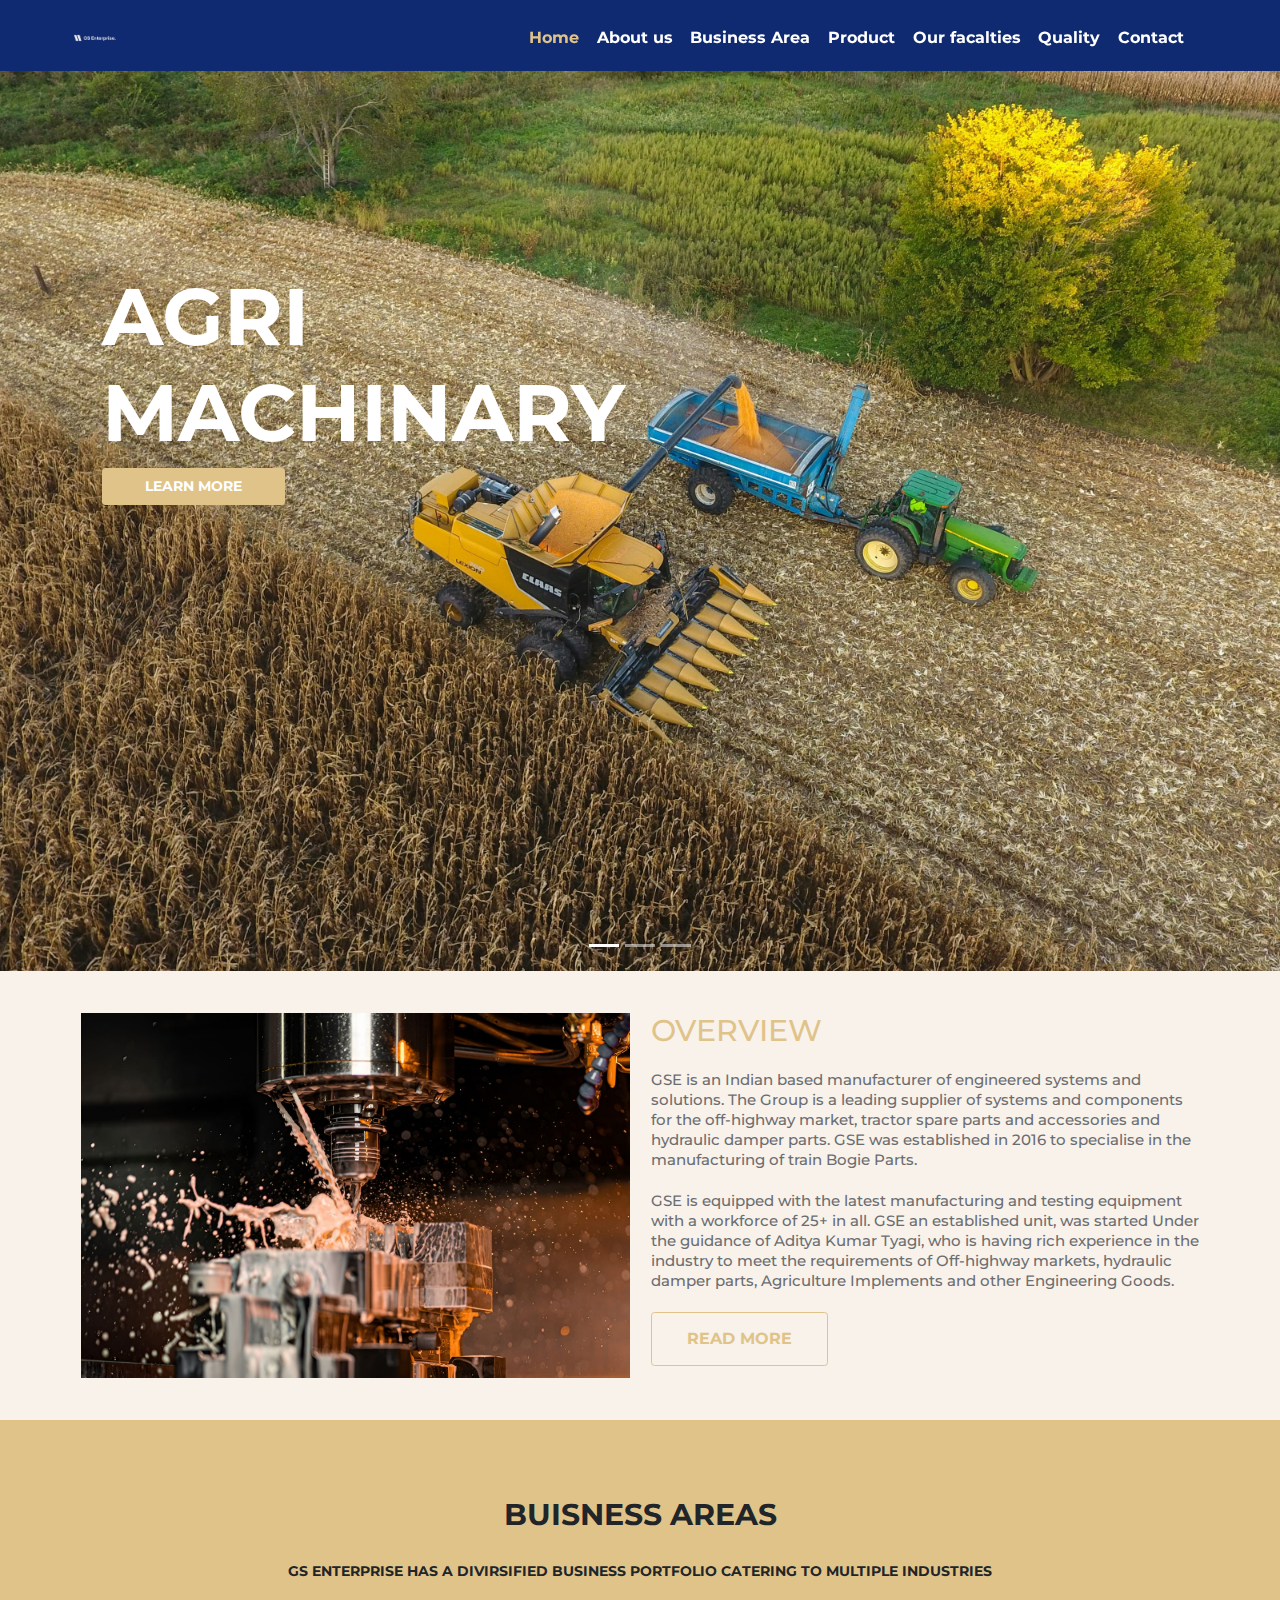
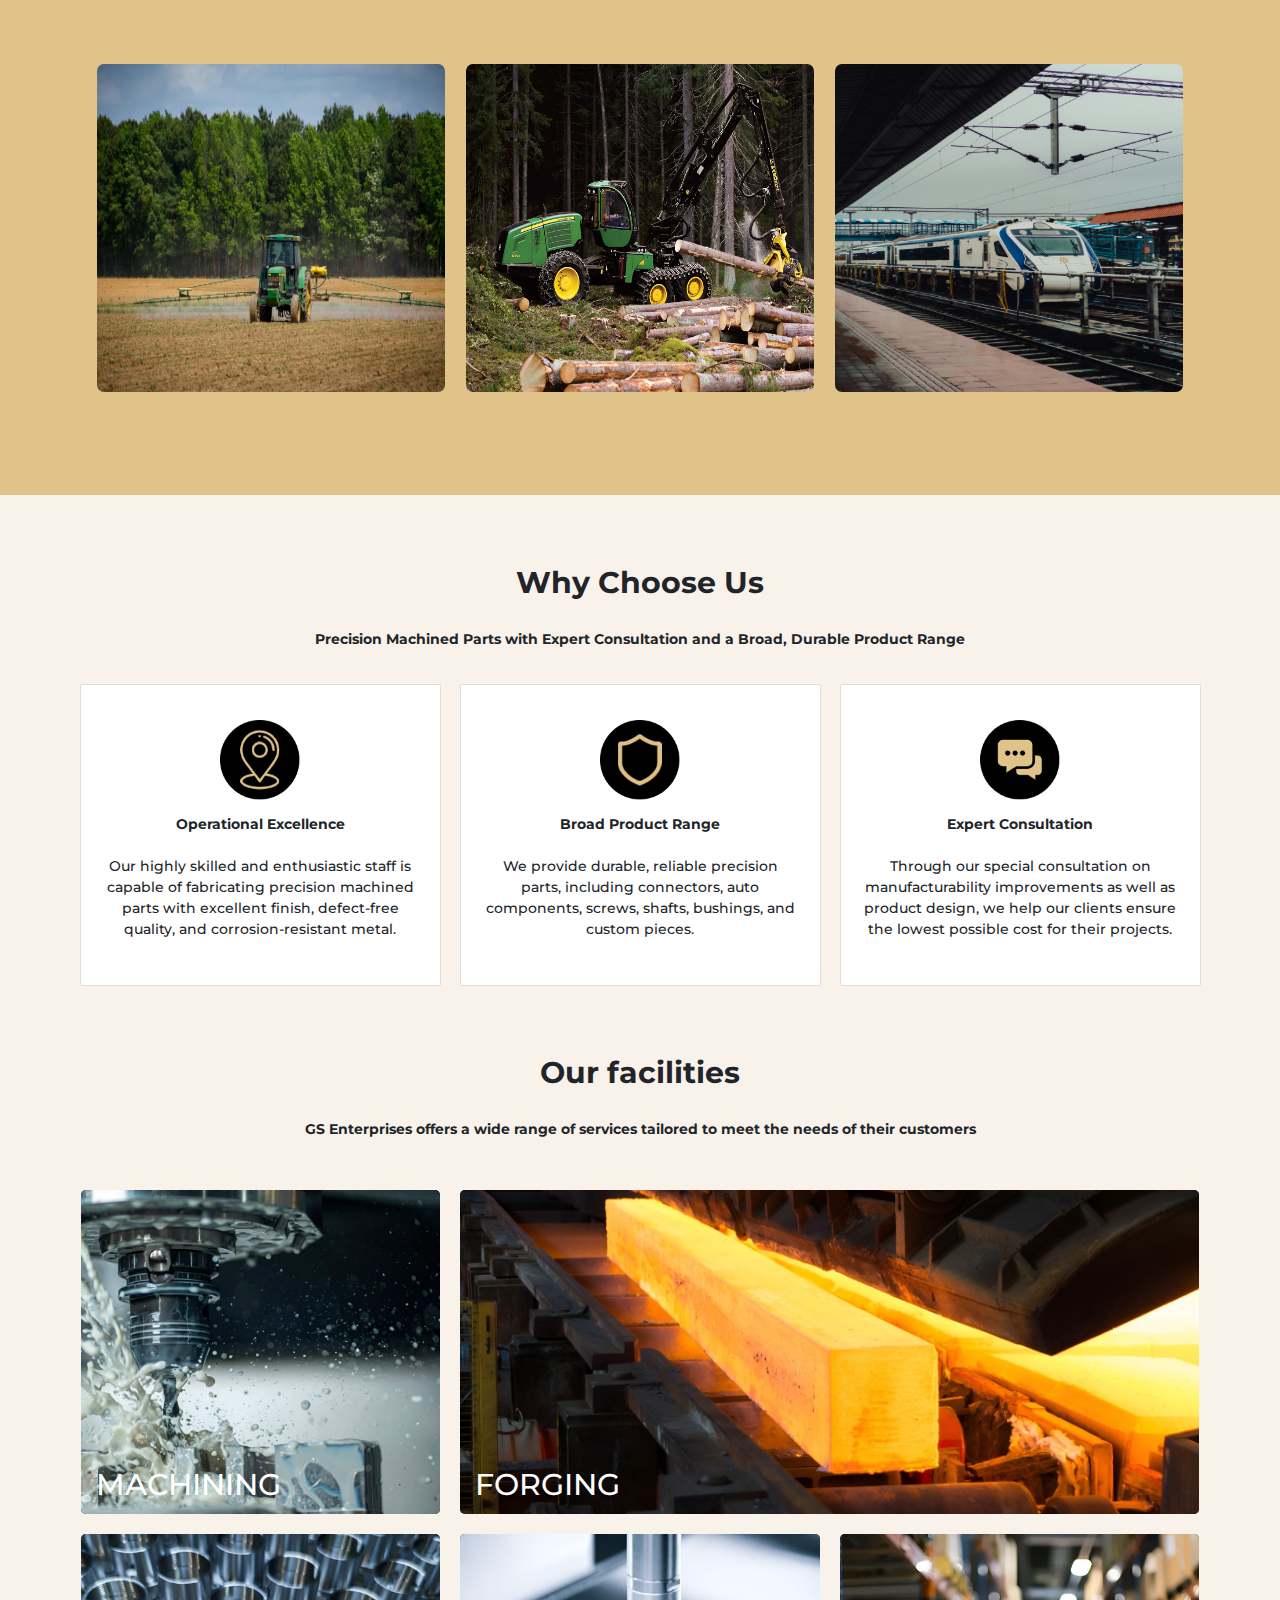
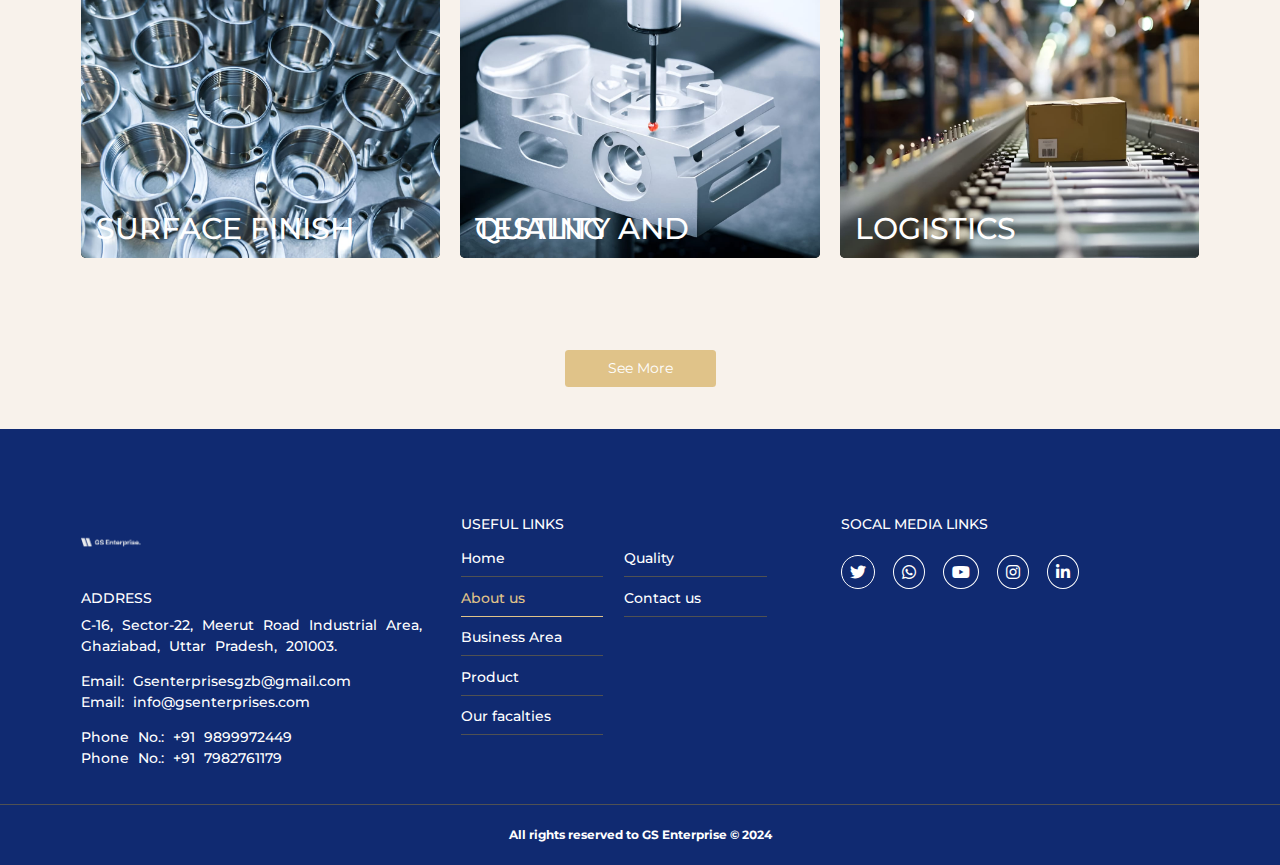
==== commit c242c841: "SECOND" ====
--- a/index.html
+++ b/index.html
@@ -202,6 +202,11 @@
         font-size: 12px; /* Adjust description font size */
         padding: 15px; /* Adjust padding for smaller screens */
     }
+    .carousel-item img {
+  width: 100%;
+  height: 30vh; /* Ensure the image takes up the full height of the carousel */
+  object-fit: cover; /* Ensures the image is scaled and cropped to fit within the dimensions without distortion */
+}
 }
 
 /* Button styles */
@@ -633,16 +638,9 @@
                 </div>
             </div>
             <div class="col-lg-4 mt-5">
-                <h5 class="link-footer-parent"><span class="">Newsletter Subscribe</span> </h5>
-
-                        <form id="footerform" class="">
-                            <div class="">
-                                <label for="emailtxt" class="form-label"></label>
-                                <input type="text" class="form-control bg-transparent text-white py-2 px-2" placeholder="Enter Your E-mail" id="emailtxt" >
-                                <div class="invalid-email"></div>
-                            </div>
-                            <button class="btn w-100 mt-3 btn-yellow text-white" type="submit">Subscription</button>
-                        </form>
+                <h5 class="link-footer-parent"><span class="">SOCAL MEDIA LINKS</span> </h5>
+
+                     
                 <div class="mt-4">
                    
                     <div class="d-inline-block   me-3">
--- a/css/common.css
+++ b/css/common.css
@@ -141,6 +141,7 @@
         .menu-btn__burger::after {
             transform: translateY(16px);
         }
+        
         /* ANIMATION */
         .menu-btn.open .menu-btn__burger {
             transform: translateX(-50px);
@@ -183,6 +184,16 @@
             border-radius:5px;
             top:-30px;
             background-color:#FFF;
+        }
+
+        .div-whiteX {
+            position: relative;
+            border-radius: 5px;
+            top: -30px;
+            background-image: url('../image2/map2.jpg'); /* Add your image URL */
+            background-size: cover; /* Ensures the image covers the entire div */
+            background-position: center; /* Centers the image */
+            background-repeat: no-repeat; /* Prevents the image from repeating */
         }
         
         .link-footer-parent{
@@ -417,6 +428,14 @@
             .title{
                 font-size: 50px !important;
             }
+
+
+            .title{
+                color: #FFF;
+                
+                padding: 20px 0 35px 0;
+                margin: 0;
+            }
         }
 
 
